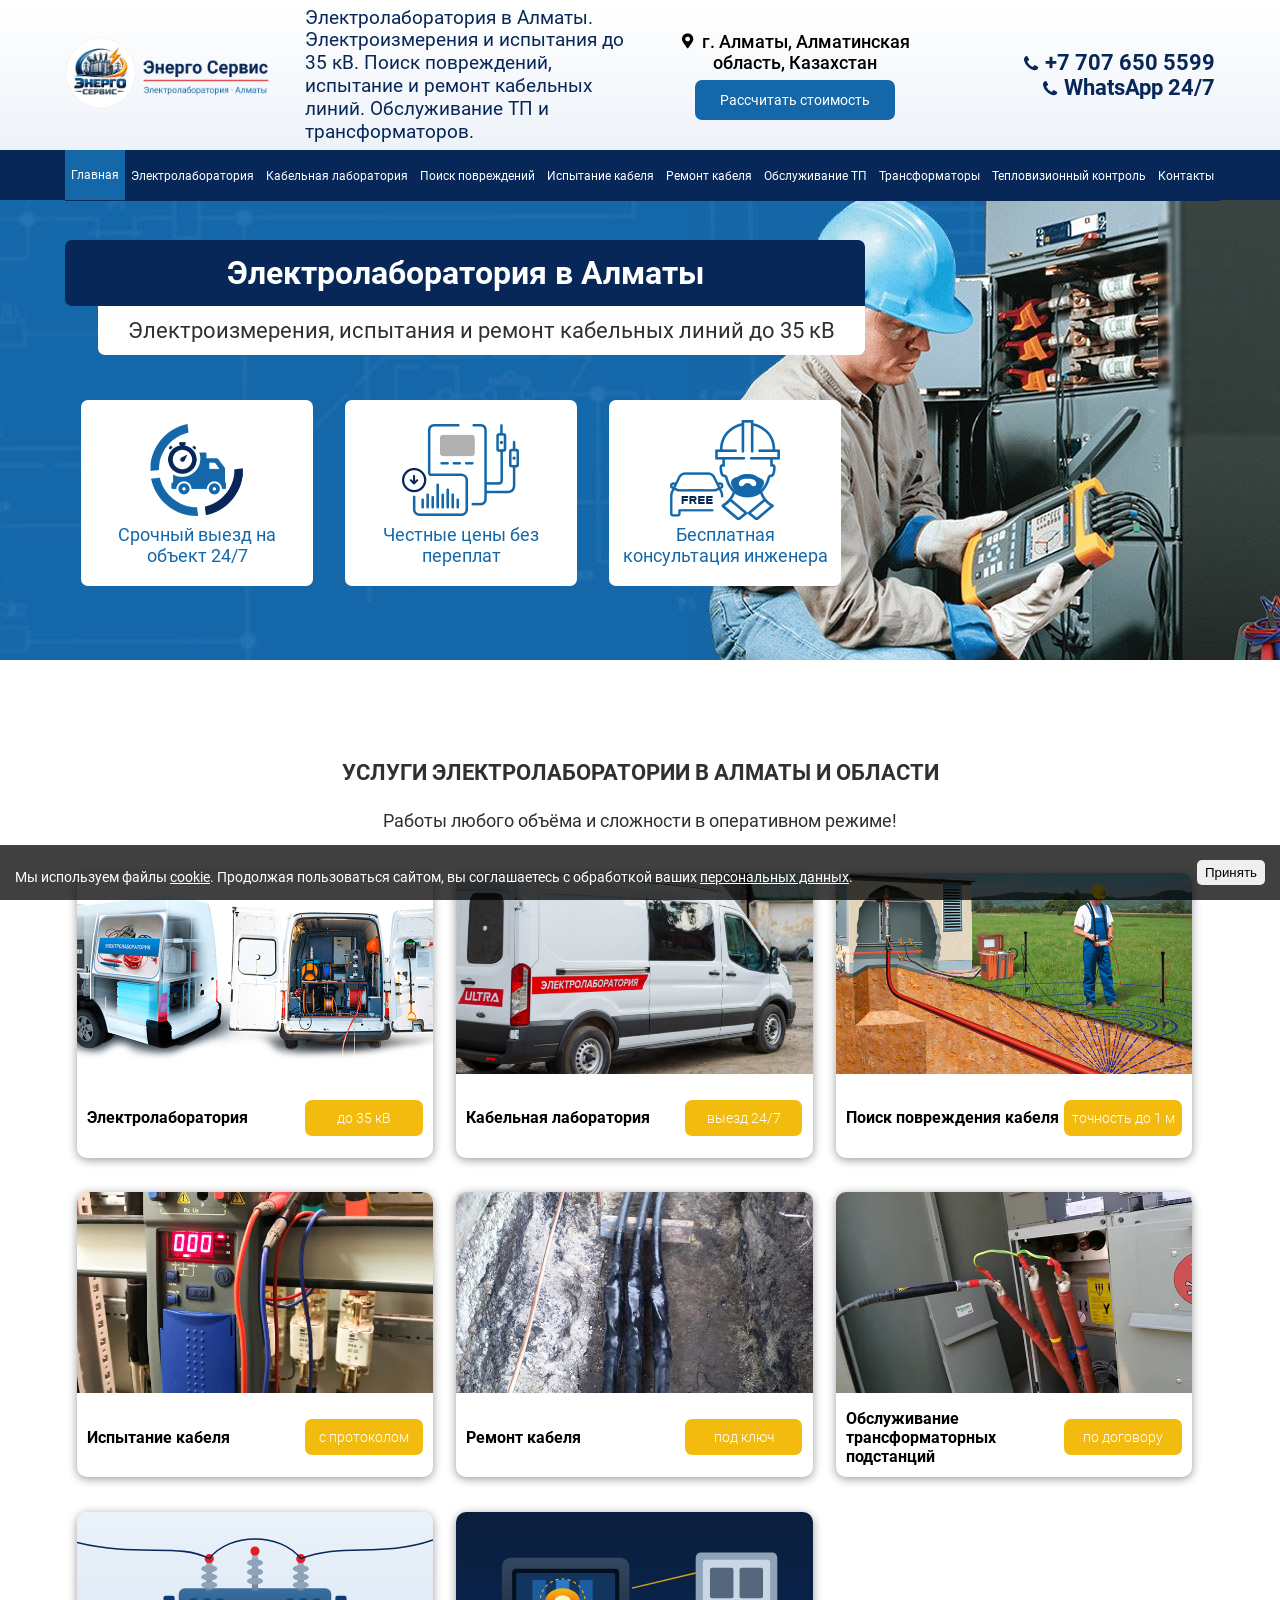
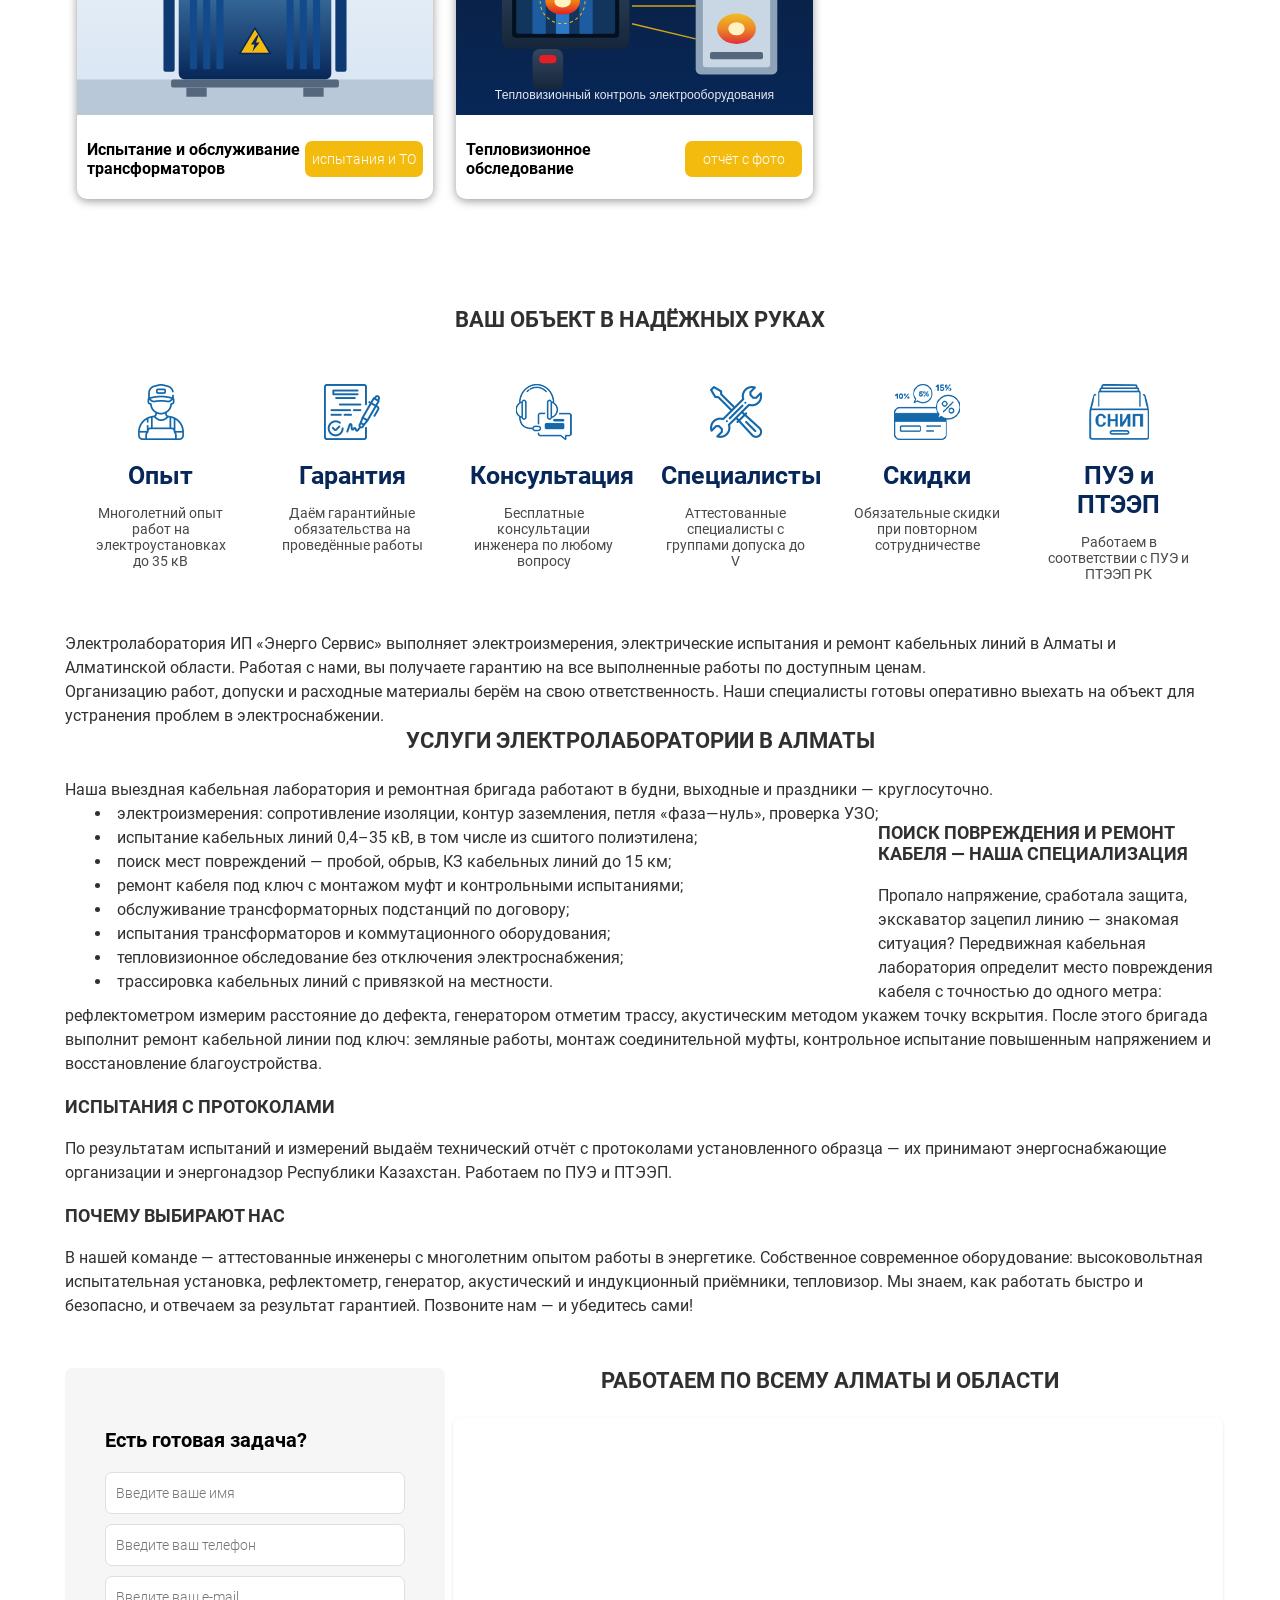
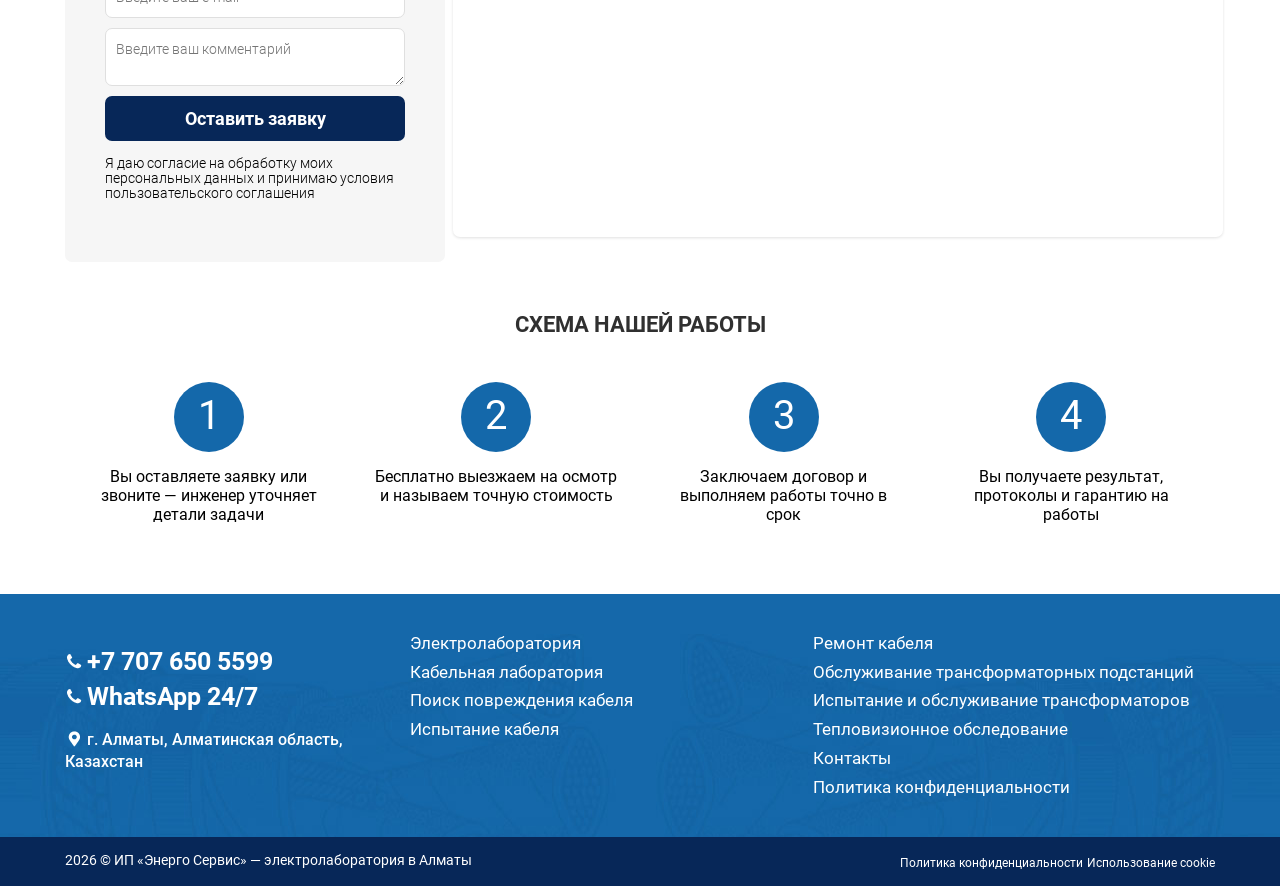
==== index.html @ e328b30e "Сайт электролаборатории ИП «Энерго Сервис» — Алматы Статический сайт: главная, 8 страниц услуг, конт" ====
<!DOCTYPE html>
<html lang="ru-RU">
	<head>
		<title>Электролаборатория в Алматы — электроизмерения, испытание и ремонт кабеля | Энерго Сервис</title>
		<meta http-equiv="Content-Type" content="text/html; charset=UTF-8" />
<meta name="robots" content="index, follow" />
<meta name="keywords" content="электролаборатория Алматы, электролаборатория, услуги электролаборатории Алматы, электроизмерения Алматы, электрические испытания Алматы, кабельная лаборатория Алматы, поиск повреждения кабеля Алматы, испытание кабеля Алматы, ремонт кабеля Алматы, обслуживание ТП Алматы" />
<meta name="description" content="Электролаборатория «Энерго Сервис» в Алматы: электроизмерения, испытание кабельных линий до 35 кВ, поиск повреждений кабеля, ремонт кабеля, обслуживание ТП и трансформаторов, тепловизионное обследование. Выезд 24/7. ☎ +7 707 650 5599" />
<link rel="canonical" href="https://aaituu.github.io/electrolabaratory/" />
<meta property="og:type" content="website" />
<meta property="og:locale" content="ru_RU" />
<meta property="og:title" content="Электролаборатория в Алматы — электроизмерения, испытание и ремонт кабеля | Энерго Сервис" />
<meta property="og:description" content="Электролаборатория «Энерго Сервис» в Алматы: электроизмерения, испытание кабельных линий до 35 кВ, поиск повреждений кабеля, ремонт кабеля, обслуживание ТП и трансформаторов, тепловизионное обследование. Выезд 24/7. ☎ +7 707 650 5599" />
<meta property="og:url" content="https://aaituu.github.io/electrolabaratory/" />
<meta property="og:image" content="https://aaituu.github.io/electrolabaratory/assets/img/logo-round.png" />
<link href="assets/css/main.css?v=2" type="text/css" data-template-style="true" rel="stylesheet" />
		<link rel="icon" type="image/png" href="assets/img/favicon.png">
		<link rel="apple-touch-icon" href="assets/img/apple-touch-icon.png">
		<link rel="stylesheet" type="text/css" href="assets/kabel/js/jquery.fancybox.min.css">
		<meta name="viewport" content="width=device-width, initial-scale=1">
		<script type="application/ld+json">
{
  "@context": "https://schema.org",
  "@type": "LocalBusiness",
  "name": "ИП «Энерго Сервис» — электролаборатория в Алматы",
  "telephone": "+77076505599",
  "url": "https://aaituu.github.io/electrolabaratory/",
  "address": {"@type": "PostalAddress", "addressLocality": "Алматы", "addressRegion": "Алматинская область", "addressCountry": "KZ"},
  "areaServed": "Алматы и Алматинская область"
}
		</script>
	</head>
	<body>
		<div id="section1">
			<div class="wrapers">
				<div class="head">
					<div class="logo">
						<a href="index.html"><img src="assets/img/logo.png" alt="ИП «Энерго Сервис» — электролаборатория в Алматы" title="ИП «Энерго Сервис»" /></a>
						<span>Электролаборатория в Алматы. Электроизмерения и испытания до 35&nbsp;кВ. Поиск повреждений, испытание и ремонт кабельных линий. Обслуживание ТП и трансформаторов.</span>
					</div>
					<div class="adress">
						<div class="cont">
							<p><a href="kontakty/index.html" class="maps">г. Алматы, Алматинская область, Казахстан</a></p>
							<p><a data-fancybox data-src="#modal" href="javascript:;" class="btn">Рассчитать стоимость</a></p>
						</div>
						<div class="phone">
							<a href="tel:+77076505599" class="tel">+7 707 650 5599</a><br />
							<a href="https://wa.me/77076505599" class="tel" rel="nofollow">WhatsApp 24/7</a><br />
						</div>
					</div>
				</div>
			</div>
		</div>
		<div id="section2">
			<div class="wrapers">
    <div id="menu-wrap">
		<ul class="menuss">
				<li>
					<a href="index.html" style="color:#ffffff;background:#1468aa;display: block;">Главная</a>
				</li>
				<li>
					<a href="elektrolaboratoriya/index.html">Электролаборатория</a>
				</li>
				<li>
					<a href="kabelnaya-laboratoriya/index.html">Кабельная лаборатория</a>
				</li>
				<li>
					<a href="poisk-povrezhdeniya-kabelya/index.html">Поиск повреждений</a>
				</li>
				<li>
					<a href="ispytanie-kabelya/index.html">Испытание кабеля</a>
				</li>
				<li>
					<a href="remont-kabelya/index.html">Ремонт кабеля</a>
				</li>
				<li>
					<a href="obsluzhivanie-tp/index.html">Обслуживание ТП</a>
				</li>
				<li>
					<a href="transformatory/index.html">Трансформаторы</a>
				</li>
				<li>
					<a href="teplovizionnoe-obsledovanie/index.html">Тепловизионный контроль</a>
				</li>
				<li>
					<a href="kontakty/index.html">Контакты</a>
				</li>
        </ul>
	</div>
			</div>
		</div>
							<div id="section3">
			<div class="wrapers">
				<div class="sliders">
					<h1 class="zag_h1">Электролаборатория в Алматы</h1>
					<div class="zag_desc">Электроизмерения, испытания и ремонт кабельных линий до 35 кВ</div>
					<ul class="mobilka">
						<li><img src="assets/kabel/img/preim_slid1.png" alt="" title="" /><br />Срочный выезд на объект 24/7</li>
						<li><img src="assets/kabel/img/preim_slid2.png" alt="" title="" /><br />Честные цены без переплат</li>
						<li><img src="assets/kabel/img/preim_slid3.png" alt="" title="" /><br />Бесплатная консультация инженера</li>
					</ul>
				</div>
			</div>
		</div>
		<div id="section5">
			<div class="wrapers">
				<h2>Услуги электролаборатории в Алматы и области</h2>
				<p class="desc_zagolovok">Работы любого объёма и сложности в оперативном режиме!</p>
<ul class="uslugi_block">
					<li>
						<a href="elektrolaboratoriya/index.html">
							<img src="assets/img/elektrolaboratoriya.jpg" alt="Электролаборатория в Алматы" title="Электролаборатория" />
							<div class="name_uslugi_block"><div class="name_uslugi_block_lf">Электролаборатория</div>
																			<div class="name_uslugi_block_rg">до 35 кВ</div>
															</div>
						</a>
					</li>
					<li>
						<a href="kabelnaya-laboratoriya/index.html">
							<img src="assets/img/kabelnaya-laboratoriya.jpg" alt="Кабельная лаборатория в Алматы" title="Кабельная лаборатория" />
							<div class="name_uslugi_block"><div class="name_uslugi_block_lf">Кабельная лаборатория</div>
																			<div class="name_uslugi_block_rg">выезд 24/7</div>
															</div>
						</a>
					</li>
					<li>
						<a href="poisk-povrezhdeniya-kabelya/index.html">
							<img src="assets/img/poisk-povrezhdeniya.jpg" alt="Поиск повреждения кабеля в Алматы" title="Поиск повреждения кабеля" />
							<div class="name_uslugi_block"><div class="name_uslugi_block_lf">Поиск повреждения кабеля</div>
																			<div class="name_uslugi_block_rg">точность до 1 м</div>
															</div>
						</a>
					</li>
					<li>
						<a href="ispytanie-kabelya/index.html">
							<img src="assets/img/ispytanie-kabelya.jpg" alt="Испытание кабеля в Алматы" title="Испытание кабеля" />
							<div class="name_uslugi_block"><div class="name_uslugi_block_lf">Испытание кабеля</div>
																			<div class="name_uslugi_block_rg">с протоколом</div>
															</div>
						</a>
					</li>
					<li>
						<a href="remont-kabelya/index.html">
							<img src="assets/img/remont-kabelya.jpg" alt="Ремонт кабеля в Алматы" title="Ремонт кабеля" />
							<div class="name_uslugi_block"><div class="name_uslugi_block_lf">Ремонт кабеля</div>
																			<div class="name_uslugi_block_rg">под ключ</div>
															</div>
						</a>
					</li>
					<li>
						<a href="obsluzhivanie-tp/index.html">
							<img src="assets/img/obsluzhivanie-tp.jpg" alt="Обслуживание трансформаторных подстанций в Алматы" title="Обслуживание трансформаторных подстанций" />
							<div class="name_uslugi_block"><div class="name_uslugi_block_lf">Обслуживание трансформаторных подстанций</div>
																			<div class="name_uslugi_block_rg">по договору</div>
															</div>
						</a>
					</li>
					<li>
						<a href="transformatory/index.html">
							<img src="assets/img/transformatory.svg" alt="Испытание и обслуживание трансформаторов в Алматы" title="Испытание и обслуживание трансформаторов" />
							<div class="name_uslugi_block"><div class="name_uslugi_block_lf">Испытание и обслуживание трансформаторов</div>
																			<div class="name_uslugi_block_rg">испытания и ТО</div>
															</div>
						</a>
					</li>
					<li>
						<a href="teplovizionnoe-obsledovanie/index.html">
							<img src="assets/img/teplovizionnoe.svg" alt="Тепловизионное обследование в Алматы" title="Тепловизионное обследование" />
							<div class="name_uslugi_block"><div class="name_uslugi_block_lf">Тепловизионное обследование</div>
																			<div class="name_uslugi_block_rg">отчёт с фото</div>
															</div>
						</a>
					</li>
				</ul>
			</div>
		</div>

				<div class="sliders_mob">
					<ul class="mobilka_mod">
						<li><img src="assets/kabel/img/preim_slid1.png" alt="" title="" /><br />Срочный выезд на объект 24/7</li>
						<li><img src="assets/kabel/img/preim_slid2.png" alt="" title="" /><br />Честные цены без переплат</li>
						<li><img src="assets/kabel/img/preim_slid3.png" alt="" title="" /><br />Бесплатная консультация инженера</li>
					</ul>
				</div>

		<div id="section6">
			<div class="wrapers">
				<h2>Ваш объект в надёжных руках</h2>
				<ul class="preim_block">
					<li><img src="assets/kabel/img/preim-1.png" alt="" title="" /><br /><p><span>Опыт</span></p><p>Многолетний опыт работ на электроустановках до 35 кВ</p></li>
					<li><img src="assets/kabel/img/preim-2.png" alt="" title="" /><br /><p><span>Гарантия</span></p><p>Даём гарантийные обязательства на проведённые работы</p></li>
					<li><img src="assets/kabel/img/preim-3.png" alt="" title="" /><br /><p><span>Консультация</span></p><p>Бесплатные консультации инженера по любому вопросу</p></li>
					<li><img src="assets/kabel/img/preim-4.png" alt="" title="" /><br /><p><span>Специалисты</span></p><p>Аттестованные специалисты с группами допуска до V</p></li>
					<li><img src="assets/kabel/img/preim-5.png" alt="" title="" /><br /><p><span>Скидки</span></p><p>Обязательные скидки при повторном сотрудничестве</p></li>
					<li><img src="assets/kabel/img/preim-6.png" alt="" title="" /><br /><p><span>ПУЭ и ПТЭЭП</span></p><p>Работаем в соответствии с ПУЭ и ПТЭЭП РК</p></li>
				</ul>
			</div>
		</div>
		<div id="section7">
			<div class="wrapers">
								<div class="home_content">
				<p>
	Электролаборатория ИП «Энерго Сервис» выполняет электроизмерения, электрические испытания и ремонт кабельных линий в Алматы и Алматинской области. Работая с нами, вы получаете гарантию на все выполненные работы по доступным ценам.
</p>
<p>
	Организацию работ, допуски и расходные материалы берём на свою ответственность. Наши специалисты готовы оперативно выехать на объект для устранения проблем в электроснабжении.
</p>
<h2>Услуги электролаборатории в Алматы</h2>
<p>
	Наша выездная кабельная лаборатория и ремонтная бригада работают в будни, выходные и праздники — круглосуточно.
</p>
<ul>
	<li><a href="elektrolaboratoriya/index.html">электроизмерения</a>: сопротивление изоляции, контур заземления, петля «фаза—нуль», проверка УЗО;</li>
	<li><a href="ispytanie-kabelya/index.html">испытание кабельных линий</a> 0,4–35 кВ, в том числе из сшитого полиэтилена;</li>
	<li><a href="poisk-povrezhdeniya-kabelya/index.html">поиск мест повреждений</a> — пробой, обрыв, КЗ кабельных линий до 15 км;</li>
	<li><a href="remont-kabelya/index.html">ремонт кабеля</a> под ключ с монтажом муфт и контрольными испытаниями;</li>
	<li><a href="obsluzhivanie-tp/index.html">обслуживание трансформаторных подстанций</a> по договору;</li>
	<li><a href="transformatory/index.html">испытания трансформаторов</a> и коммутационного оборудования;</li>
	<li><a href="teplovizionnoe-obsledovanie/index.html">тепловизионное обследование</a> без отключения электроснабжения;</li>
	<li>трассировка кабельных линий с привязкой на местности.</li>
</ul>
<h3>Поиск повреждения и ремонт кабеля — наша специализация</h3>
<p>
	Пропало напряжение, сработала защита, экскаватор зацепил линию — знакомая ситуация? Передвижная кабельная лаборатория определит место повреждения кабеля с точностью до одного метра: рефлектометром измерим расстояние до дефекта, генератором отметим трассу, акустическим методом укажем точку вскрытия. После этого бригада выполнит ремонт кабельной линии под ключ: земляные работы, монтаж соединительной муфты, контрольное испытание повышенным напряжением и восстановление благоустройства.
</p>
<h3>Испытания с протоколами</h3>
<p>
	По результатам испытаний и измерений выдаём технический отчёт с протоколами установленного образца — их принимают энергоснабжающие организации и энергонадзор Республики Казахстан. Работаем по ПУЭ и ПТЭЭП.
</p>
<h3>Почему выбирают нас</h3>
<p>
	В нашей команде — аттестованные инженеры с многолетним опытом работы в энергетике. Собственное современное оборудование: высоковольтная испытательная установка, рефлектометр, генератор, акустический и индукционный приёмники, тепловизор. Мы знаем, как работать быстро и безопасно, и отвечаем за результат гарантией. Позвоните нам — и убедитесь сами!
</p>			</div>
				</div>
			</div>
		</div>

							<div id="section8">
			<div class="wrapers">
				<div class="form_lf">
					<p>Есть готовая задача?</p>
					<div class="mfeedback2">
	<form class="wa-form order" action="#" method="POST">
			<input class="inp_text" type="text" name="user_name" value="" required="" placeholder="Введите ваше имя">
			<input class="inp_text" type="text" name="user_phone" value=""  required="" placeholder="Введите ваш телефон">
			<input type="text" class="inp_text" name="user_email" value="" placeholder="Введите ваш e-mail">
			<textarea class="inp_text" name="MESSAGE" required="" placeholder="Введите ваш комментарий"></textarea>
			<button id="sendorder" class="send_order" value="">Оставить заявку</button>
			<p>Я даю согласие на обработку моих персональных данных и принимаю условия пользовательского соглашения</p>
	</form>
</div>				</div>
				<div class="portfolio_rg">
					<h2>Работаем по всему Алматы и области</h2>
					<ul class="portfol_block">
						<li style="width:100%;list-style:none;"><iframe width="100%" height="415" src="https://yandex.ru/map-widget/v1/?ll=76.928600%2C43.256700&amp;z=11" title="Электролаборатория в Алматы — ИП Энерго Сервис" frameborder="0" style="border:0;"></iframe></li>
				</ul>
									</div>
			</div>
		</div>
		<div id="section9">
			<div class="wrapers">
				<h2>Схема нашей работы</h2>
				<ul class="shema_block">
					<li><div class="oval">1</div><p>Вы оставляете заявку или звоните — инженер уточняет детали задачи</p></li>
					<li><div class="oval">2</div><p>Бесплатно выезжаем на осмотр и называем точную стоимость</p></li>
					<li><div class="oval">3</div><p>Заключаем договор и выполняем работы точно в срок</p></li>
					<li><div class="oval">4</div><p>Вы получаете результат, протоколы и гарантию на работы</p></li>
				</ul>
			</div>
		</div>
				<div id="section10">
			<div class="wrapers">
				<div class="foot_logo">
					<div class="foot_phone">
						<a href="tel:+77076505599" class="tel_foot">+7 707 650 5599</a><br />
						<a href="https://wa.me/77076505599" class="tel_foot" rel="nofollow">WhatsApp 24/7</a>
					</div>
					<div class="foot_adress">
						<p><a href="kontakty/index.html" class="maps_foot">г. Алматы, Алматинская область, Казахстан</a></p>
					</div>
				</div>
				<div class="foot_menu">
<ul>
			<li><a href="elektrolaboratoriya/index.html">Электролаборатория</a></li>
			<li><a href="kabelnaya-laboratoriya/index.html">Кабельная лаборатория</a></li>
			<li><a href="poisk-povrezhdeniya-kabelya/index.html">Поиск повреждения кабеля</a></li>
			<li><a href="ispytanie-kabelya/index.html">Испытание кабеля</a></li>
</ul>
				</div>
				<div class="foot_menu">
<ul>
			<li><a href="remont-kabelya/index.html">Ремонт кабеля</a></li>
			<li><a href="obsluzhivanie-tp/index.html">Обслуживание трансформаторных подстанций</a></li>
			<li><a href="transformatory/index.html">Испытание и обслуживание трансформаторов</a></li>
			<li><a href="teplovizionnoe-obsledovanie/index.html">Тепловизионное обследование</a></li>
			<li><a href="kontakty/index.html">Контакты</a></li>
			<li><a href="politika.html">Политика конфиденциальности</a></li>
</ul>
				</div>
			</div>
		</div>
		<div id="section11">
			<div class="wrapers">
				<div class="copy">2026 © ИП «Энерго Сервис» — электролаборатория в Алматы</div>
				<div class="polit"><a href="politika.html">Политика конфиденциальности</a> <a href="cookies.html">Использование cookie</a></div>
			</div>
		</div>
		<script src="https://code.jquery.com/jquery-3.6.4.min.js"></script>
		<script src="assets/kabel/js/jquery.fancybox.min.js"></script>
		<script type="text/javascript">
		$(function(){
			$('#menu-wrap').prepend("<div id='menu-icon'>Меню</div>");
			$("#menu-icon").on("click", function(){ $(".menuss").slideToggle(); });
		});
		</script>

		<div style="display: none;" id="modal">
			<div class="mfeedback2">
	<form class="wa-form" action="#" method="POST">
		<div class="title2">Обратный звонок</div>
		<div class="form_body2">
			<input class="form_control2" type="text" placeholder="Ваше имя" name="user_name" value="">
			<input class="form_control2" type="text" placeholder="Ваш телефон" name="user_phone" value="">
			<input type="submit" name="callback" class="form_control2 btn_deflt" value="Отправить">
		</div>
	</form>
</div>			<p class="btn_polit">Нажимая на кнопку, вы даете согласие на обработку ваших <a href="politika.html" target="_blank">персональных данных</a>.</p>
		</div>

		<script type="text/javascript">
		// Отправка форм в WhatsApp — сайт статический, заявка уходит сообщением
		$(function(){
			$("form.wa-form").on("submit", function(e){
				e.preventDefault();
				var f = $(this);
				var msg = "Заявка с сайта электролаборатории:";
				f.find("input[type=text], textarea").each(function(){
					if ($(this).val()) { msg += "\n" + ($(this).attr("placeholder") || "") + ": " + $(this).val(); }
				});
				window.open("https://wa.me/77076505599?text=" + encodeURIComponent(msg), "_blank");
			});
		});
		</script>

<div id="cookie_notification">
	<p>Мы используем файлы <a href="cookies.html" target="_blank">cookie</a>. Продолжая пользоваться сайтом, вы соглашаетесь с обработкой ваших <a href="politika.html" target="_blank">персональных данных</a>.</p>
<button class="btn btn-light cookie_accept">Принять</button>
</div>
<script type="text/javascript">
	function checkCookies(){
	let cookieDate = localStorage.getItem('cookieDate');
	let cookieNotification = document.getElementById('cookie_notification');
	let cookieBtn = cookieNotification.querySelector('.cookie_accept');
	if( !cookieDate || (+cookieDate + 31536000000) < Date.now() ){
	cookieNotification.classList.add('show');
	}
	cookieBtn.addEventListener('click', function(){
	localStorage.setItem( 'cookieDate', Date.now() );
	cookieNotification.classList.remove('show');
	})
	}
	checkCookies();
</script>

<style>
#cookie_notification{
	display: none;
	justify-content: space-between;
	align-items: flex-end;
	position: fixed;
	bottom: 0;
	left: 0;
	width: 100%;
	padding: 15px;
	background:rgba(0, 0, 0, 0.75);
	z-index: 1000;
	color: white;
}
#cookie_notification p{
	margin: 0;
	font-size: 0.85rem;
	text-align: left;
	color: #fff;
}
#cookie_notification p a{
	text-decoration:underline;
	color: #fff;
}
.cookie_accept {
    padding: 5px 8px;
    border-radius: 5px;
    border: none;
    cursor: pointer;
}
@media (min-width: 576px){
	#cookie_notification.show{
		display: flex;
	}
}
@media (max-width: 575px){
	#cookie_notification.show{
		display: block;
		text-align: left;
	}
}
</style>

	</body>
</html>
---- assets/css/main.css ----
/* Start:/bitrix/templates/kabel/components/bitrix/menu/subtop/style.css?17002257101825*/
#menu-wrap {
	*position:relative;
	width: auto;
    float: left;
	z-index: 5;
	position: absolute;
}
.menuss{
	display:block;
	margin: 0;
	padding: 0;
	background: #072758;
	height: 50px;
}
.menuss li{
	display: inline-block;
	position: relative;
	z-index:4;
}
.menuss li a {
	color:#fff;
	font-size:16px;
	padding:0 10px;
}
.menuss li a:hover, .menuss li:hover > a{
	color:#ffffff;
	background:#1468aa;
	display: block;
}
.menuss ul {
	display: none;
	margin: 0;
	padding: 0;
	width: 300px;
	position: absolute;
	top: 50px;
	left: 0px;
	background: #072758;
}
.menuss ul li {
	display:block;
	float: none;
}
.menuss ul li a {
	float:left;
	width:100%;
	font-size:16px;
	font-weight:normal;
	display:block;
	color:#fff;
	line-height: 1.2;
	padding: 15px;
}
.menuss ul li a:hover, .menuss ul li:hover > a{
	background:#1468aa;
	color:#ffffff;
}

.menuss li:hover > ul{
	display: block;
}
.menuss ul ul {
	left: 149px;
	top: 0px;
}

#menu-icon {
	display:none;
}

@media screen and (max-width: 768px){
	#menu-wrap {
		width: 100%;    position: relative;
		background: #072758;
	}
	#menu-icon{
		width: 100%;
		background: url("data:image/svg+xml;charset=utf-8,%3Csvg%20xmlns%3D%22http%3A%2F%2Fwww.w3.org%2F2000%2Fsvg%22%20width%3D%2226%22%20height%3D%2220%22%3E%3Cg%20fill%3D%22%23ffffff%22%3E%3Crect%20width%3D%2226%22%20height%3D%223%22%20rx%3D%221.5%22%2F%3E%3Crect%20y%3D%228%22%20width%3D%2226%22%20height%3D%223%22%20rx%3D%221.5%22%2F%3E%3Crect%20y%3D%2216%22%20width%3D%2226%22%20height%3D%223%22%20rx%3D%221.5%22%2F%3E%3C%2Fg%3E%3C%2Fsvg%3E") no-repeat center center;
		cursor:pointer;
		display:block;
		float: left;
		color: #fff;
		text-align: center;
		font-size: 18px;
	}
	.menuss{
		clear:both;
		*position:absolute;
		top:50px;
		width:100%;
		left: 0;
		z-index:100;
		padding:0;
		margin:0;
		display:none;
		height: auto;
	}

	.menuss li{
		display:block;
		margin:0;
	}

	.menuss li a {
		background:#072758;
		color:#fff;
		float: left;
		width: 100%;
	}
	.menuss li a:hover, .menuss li:hover > a{
		background:#1468aa;
		color:#fff;
	}
	.menuss ul li a {
		padding: 15px 0 15px 30px;
	}
	.menuss ul {
		display:block;
		position:relative;
		top:0;
		left:0;
		width:100%;
	}

	.menuss ul ul {
		left:0;
	}	
}

/* End */


/* Start:/bitrix/templates/kabel/components/bitrix/menu/foot1/style.min.css?1649449225490*/
ul.left-menu{list-style:none;margin:0;padding:0;margin-bottom:8px;position:relative}ul.left-menu li{padding:10px 16px;background:#f5f5f5 url(../kabel/components/bitrix/menu/foot1/images/left_menu_bg.gif) top repeat-x}ul.left-menu li a{font-size:100%;color:#bc262c;font-weight:bold;text-decoration:none}ul.left-menu li a:visited{color:#bc262c}ul.left-menu li a:hover{color:#bc262c}ul.left-menu li a.selected:link,ul.left-menu li a.selected:visited,ul.left-menu li a.selected:active,ul.left-menu li a.selected:hover{color:#fc8d3d}
/* End */


/* Start:/bitrix/templates/kabel/styles.css?170022579434053*/
@font-face {font-family: 'RobotoRegular';src: url('../kabel/fonts/Roboto-Regular.eot');src: local('Roboto'), local('Roboto-Regular'),url('../kabel/fonts/Roboto-Regular.eot@') format('embedded-opentype'),url('../kabel/fonts/Roboto-Regular.woff') format('woff'),url('../kabel/fonts/Roboto-Regular.ttf') format('truetype');font-weight: normal;font-style: normal;font-display: swap;}
@font-face {font-family: 'RobotoBold';src: url('../kabel/fonts/Roboto-Bold.eot');src: local('Roboto Bold'), local('Roboto-Bold'),url('../kabel/fonts/Roboto-Bold.eot@') format('embedded-opentype'),url('../kabel/fonts/Roboto-Bold.woff') format('woff'),url('../kabel/fonts/Roboto-Bold.ttf') format('truetype');font-weight: bold;font-style: normal;font-display: swap;}
@font-face {font-family: 'RobotoBlack';src: url('../kabel/fonts/Roboto-Black.eot');src: local('Roboto Black'), local('Roboto-Black'),url('../kabel/fonts/Roboto-Black.eot@') format('embedded-opentype'),url('../kabel/fonts/Roboto-Black.woff') format('woff'),url('../kabel/fonts/Roboto-Black.ttf') format('truetype');font-weight: 900;font-style: normal;font-display: swap;}
@font-face {font-family: 'RobotoMedium';src: url('../kabel/fonts/Roboto-Medium.eot');src: local('Roboto Medium'), local('Roboto-Medium'),url('../kabel/fonts/Roboto-Medium.eot@') format('embedded-opentype'),url('../kabel/fonts/Roboto-Medium.woff') format('woff'),url('../kabel/fonts/Roboto-Medium.ttf') format('truetype');font-weight: 500;font-style: normal;font-display: swap;}
@font-face {font-family: 'RobotoLight';src: url('../kabel/fonts/Roboto-Light.eot');src: local('Roboto Light'), local('Roboto-Light'),url('../kabel/fonts/Roboto-Light.eot@') format('embedded-opentype'),url('../kabel/fonts/Roboto-Light.woff') format('woff'),url('../kabel/fonts/Roboto-Light.ttf') format('truetype');font-weight: 300;font-style: normal;font-display: swap;}
@font-face {font-family: 'RobotoMediumItalic';src: url('../kabel/fonts/Roboto-MediumItalic.eot');src: local('Roboto Medium Italic'), local('Roboto-MediumItalic'),url('../kabel/fonts/Roboto-MediumItalic.eot@') format('embedded-opentype'),url('../kabel/fonts/Roboto-MediumItalic.woff') format('woff'),url('../kabel/fonts/Roboto-MediumItalic.ttf') format('truetype');font-weight: 500;font-style: italic;font-display: swap;}
@font-face {font-family: 'RobotoItalic';src: url('../kabel/fonts/Roboto-Italic.eot');src: local('Roboto Italic'), local('Roboto-Italic'),url('../kabel/fonts/Roboto-Italic.eot@') format('embedded-opentype'),url('../kabel/fonts/Roboto-Italic.woff') format('woff'),url('../kabel/fonts/Roboto-Italic.ttf') format('truetype');font-weight: normal;font-style: italic;font-display: swap;}
@font-face {font-family: 'RobotoBoldItalic';src: url('../kabel/fonts/Roboto-BoldItalic.eot');src: local('Roboto Bold Italic'), local('Roboto-BoldItalic'),url('../kabel/fonts/Roboto-BoldItalic.eot@') format('embedded-opentype'),url('../kabel/fonts/Roboto-BoldItalic.woff') format('woff'),url('../kabel/fonts/Roboto-BoldItalic.ttf') format('truetype');font-weight: bold;font-style: italic;font-display: swap;}
@font-face {font-family: 'RobotoThinItalic';src: url('../kabel/fonts/Roboto-ThinItalic.eot');src: local('Roboto Thin Italic'), local('Roboto-ThinItalic'),url('../kabel/fonts/Roboto-ThinItalic.eot@') format('embedded-opentype'),url('../kabel/fonts/Roboto-ThinItalic.woff') format('woff'),url('../kabel/fonts/Roboto-ThinItalic.ttf') format('truetype');font-weight: 100;font-style: italic;font-display: swap;}
@font-face {font-family: 'RobotoLightItalic';src: url('../kabel/fonts/Roboto-LightItalic.eot');src: local('Roboto Light Italic'), local('Roboto-LightItalic'),url('../kabel/fonts/Roboto-LightItalic.eot@') format('embedded-opentype'),url('../kabel/fonts/Roboto-LightItalic.woff') format('woff'),url('../kabel/fonts/Roboto-LightItalic.ttf') format('truetype');font-weight: 300;font-style: italic;font-display: swap;}
@font-face {font-family: 'Roboto';src: url('../kabel/fonts/Roboto-BlackItalic.eot');src: local('Roboto Black Italic'), local('Roboto-BlackItalic'),url('../kabel/fonts/Roboto-BlackItalic.eot@') format('embedded-opentype'),url('../kabel/fonts/Roboto-BlackItalic.woff') format('woff'),url('../kabel/fonts/Roboto-BlackItalic.ttf') format('truetype');font-weight: 900;font-style: italic;font-display: swap;}
@font-face {font-family: 'Roboto';src: url('../kabel/fonts/Roboto-Thin.eot');src: local('Roboto Thin'), local('Roboto-Thin'),url('../kabel/fonts/Roboto-Thin.eot@') format('embedded-opentype'),url('../kabel/fonts/Roboto-Thin.woff') format('woff'),url('../kabel/fonts/Roboto-Thin.ttf') format('truetype');font-weight: 100;font-style: normal;font-display: swap;}

html {
margin:0;
padding:0;
height:100%;
}
body {
background:#fff;
margin:0;
font-family: 'RobotoRegular'; 
padding:0;
height:100%;
}
ol, ul {
    list-style: inside none disc;
}

a {
    color: inherit;
    text-decoration: none;
}
img{
border:0;
}
* {
    margin: 0;
    padding: 0;
    box-sizing: border-box;
}
h1, h2, h3, h4, h5, h6 {}
h1{}
h2{
	font-size:25px;
	color: #303030;
	font-family: 'RobotoBold';
	text-align:center;
	margin:0 0 25px 0;
	text-transform:uppercase;
}
h3{	
	font-size:21px;
	color: #303030;
	font-family: 'RobotoBold';
	margin:10px 0;
	text-transform:uppercase;
}
h4{}
h5{}
h6{}
p {}


#567{

float:left;
width:100%;
height:650px;
padding-top:10px;
}
.sect1{
padding-top:25px;
float:left;
width:100%;
color:#fff;

display: flex;
    justify-content: center;
}
.sect1 .logo{ flex-basis: 260px }
.sect1 .slog{ flex-basis: 42%; }
.sect1 .mail_soc{ flex-basis: 325px; }
.sect1 .tel{ flex-basis: 250px; }



.wrapers{
	width:1630px;
	min-width:1630px;
	margin:0 auto;
	padding:0 10px;
	height: auto !important;
    min-height: 100%;
    overflow: hidden;
}




#section1{
	float:left;
	width:100%;
	background: linear-gradient(180deg,#ffffff 0%,#eef3f9 100%);
}
.head{
	float: left;
	width: 100%;
	min-height:150px;
}
.logo{
	float: left;
	width: 700px;
	display: flex;
	align-content: center;
	align-items: center;
	height:150px;
}
.logo a{}
.logo a img{
	width: 300px;
}
.logo span{
	padding-left: 45px;
	font-size: 19px;
	color: #072758;
	line-height: 1.2;
	width: 385px;
}
.adress{
	float: right;
	width: calc(85% - 680px);
	height: 150px;
	display: flex;
	align-items: center;
}
.cont{
	float: left;
	width: calc(100% - 270px);
	text-align:center;
}
.cont p{
	font-size: 18px;
	color: #000;
}
.cont p a{}
.cont p a.maps{
	font-family: 'RobotoMedium';
	background: url("../kabel/img/maps.png") no-repeat left center;
	padding-left:22px;
}
.cont p a.mail{
	background: url("../kabel/img/mail.png") no-repeat left center;
	padding-left:22px;
}
.cont p a.btn{
	background: #1468aa;
	color: #fff;
	padding: 12px 25px;
	border-radius: 7px;
	display: inline-block;
	margin-top: 7px;
}
.cont p a.btn:hover{
	background: #072758;
}
.phone{
	float: left;
	width: 270px;
	text-align: right;
}
.phone a{
	font-size: 25px;
	color: #072758;
	font-family: 'RobotoBold';
}
.phone a.tel{
	background: url("../kabel/img/tel.png") no-repeat left center;
	padding-left:22px;
}
.soc_top{	
	width: 100px;
	float: right;
	margin: 5px 0 0 5px;
	padding: 5px 0;
	border-radius: 7px;
	text-align: center;
}
.what{
	background: #25d266;
}
.vibr{
	background: #7460f3;
}
.soc_top img {
	height: 25px;
	padding-top: 3px;
}
#section2{
	float:left;
	width:100%;
	background:#072758;	
	height:50px;
	line-height:50px;
}
#section3{
	float:left;
	width:100%;
	background: url("../kabel/img/slider.jpg") no-repeat center center;
	height:620px;
}
.sliders{
	float:left;
	width:800px;
	padding-top:100px;
}
.sliders_mob{
	float:left;
	width:800px;
	padding-top:100px;
}
.zag_h1{
	font-size: 50px;
	color: #fff;
	font-family: 'RobotoBold';
	background:#072758;
	text-align:center;
	padding:25px 0;
	border-radius:7px 7px 0 7px;
}
.zag_desc{
	color:#1468aa;
	font-size:29px;
	background:#fff;
	border-radius:0 0 7px 7px;
	padding:12px 30px;
	float:right;
}
.sliders ul{
	float: left;
	width: 100%;
	margin-top:100px;

}
.sliders ul li{
	float:left;
	width:29%;
	margin:0 2%;
	border-radius:7px;
	list-style:none;
	padding:20px 10px;
	text-align:center;
	background:#fff;
	color:#1468aa;
	font-size:18px;
}
.sliders ul li img{}
.sliders_mob ul{
	float: left;
	width: 100%;
	margin-top:100px;

}
.sliders_mob ul li{
	float:left;
	width:29%;
	margin:0 2%;
	border-radius:7px;
	list-style:none;
	padding:20px 10px;
	text-align:center;
	background:#fff;
	color:#1468aa;
	font-size:18px;
}
.sliders_mob ul li img{}
#section4{
	float:left;
	width:100%;
	margin:100px 0;
}
.job{
	background: url("../kabel/img/banner.jpg") no-repeat center center;
	text-align:center;
	padding:30px 0;
}
.job p{
	font-size:35px;
	color: #fff;
	font-family: 'RobotoBold';
}
.job p span{
	background:#f4bb0f;
	padding:7px 15px;
	border-radius:7px;
	display:inline-block;
}
.job p.ter{
	font-family: 'RobotoLight';
	margin:15px 0 10px;
}
#section5{
	margin:100px 0;
	float:left;
	width:100%;
	*margin-bottom:100px;
}
.desc_zagolovok{
	font-size:20px;
	color: #303030;
	text-align:center;
	margin-bottom:25px;
}
.uslugi_block{
	float:left;
	width:100%;
}
.uslugi_block li{
	list-style:none;
	float:left;
	width:31%;
	margin:1.5% 1%;
	box-shadow: 0px 2px 10px rgba(0,0,0,0.4);
	border-radius: 10px;
}
.uslugi_block li:hover {
  opacity: 0.8;
}
.uslugi_block li a{
	border-radius:7px;
}
.uslugi_block li a img {
	width: 100%;
	border-radius: 10px 10px 0 0;
}
.name_uslugi_block{
	width:100%;
	height:80px;
	border-radius: 0 0 7px 7px;
	padding:0 10px;
	display: flex;
	align-items: center
}
.name_uslugi_block_lf{
	float: left;
	width: 65%;
	font-size:20px;
	color: #000;
	font-family: 'RobotoBold';
}
.name_uslugi_block_rg{
	float: right;
	width: 35%;
	font-size:20px;
	text-align: center;
	color: #fff;
	font-family: 'RobotoLight';
	background:#f4bb0f;
	padding:10px 7px;
	border-radius:7px;
}



.desc_razd{
	float:left;
	width:100%;
	margin:25px 0;
}
#razdel_uslugi_block{
	float:left;
	width:100%;
}
#razdel_uslugi_block li{
	list-style:none;
	float:left;
	width:48%;
	margin:1%;
	
	font-size: inherit;
	line-height: normal;
	padding-left: 0;
	box-shadow: 0px 2px 10px rgba(0,0,0,0.4);
	border-radius: 10px;
}
#razdel_uslugi_block li a img{
	width:100%;
	border-radius: 10px 10px 0 0;
}
#razdel_uslugi_block li:hover {
  opacity: 0.8;
}
#razdel_uslugi_block li a{
	border-radius:7px;
}
.name_razdel_uslugi_block{	
	width:100%;
	height:80px;
	border-radius: 0 0 7px 7px;
	padding:0 10px;
	display: flex;
	align-items: center
}
.name_razdel_uslugi_block_lf{
	float: left;
	width: 65%;
	font-size:20px;
	color: #000;
	font-family: 'RobotoBold';
}
.name_razdel_uslugi_block_rg{
	float: right;
	width: 35%;
	font-size:20px;
	text-align: center;
	color: #fff;
	font-family: 'RobotoLight';
	background:#f4bb0f;
	padding:10px 3px;
	border-radius:7px;
}

.clear {
  float: left;
  width: 100%;
  text-align: right;
}


#razdel_prodazh_block{
	float:left;
	width:100%;
}
#razdel_prodazh_block li{
	list-style:none;
	float:left;
	width:31%;
	padding:10px;
	margin:1%;
	text-align: center;
	font-size: inherit;
	line-height: normal;
	box-shadow: 0px 2px 10px rgba(0,0,0,0.4);
	border-radius: 10px;
}
#razdel_prodazh_block li a img{
	width:auto;
	height:200px;
	*border-radius: 10px 10px 0 0;
}
#razdel_prodazh_block li:hover {
  opacity: 0.8;
}
#razdel_prodazh_block li a{
	border-radius:7px;
}
.name_razdel_prodazh_block{	
	width:100%;
	height:80px;
	border-radius: 0 0 7px 7px;
	padding:0 10px;
	display: flex;
	justify-content: center;
	align-items: center
}
.name_razdel_prodazh_block_lf{
	float: left;
	width: 65%;
	font-size:20px;
	color: #000;
	font-family: 'RobotoBold';
}
.name_razdel_prodazh_block_rg{
	float: right;
	width: 35%;
	font-size:20px;
	text-align: center;
	color: #fff;
	font-family: 'RobotoLight';
	background:#f4bb0f;
	padding:10px 3px;
	border-radius:7px;
}
.bx_catalog_prodazh_list{
	float:left;
	width:100%;
}
.bx_catalog_prodazh_item{
    display: grid;
	margin:10px 0;
	border-bottom:1px solid;
	padding:5px;
}
.prodazh_ite_svk{
    display: flex;
	font-size:18px;
}
.prodazh_ite_img{
	flex-basis: 80px;
}
.prodazh_ite_name{
	flex-basis: 75%;
}
.prodazh_ite_cena{
	flex-basis: 15%;
	color:#072758;
	justify-content: right;
}
.prodazh_ite_desc{
	width:100%;
	font-size:14px;
	color:#999;
}
.desc_primery{
	float:left;
	width:100%;
	margin:25px 0;
}
.portfolio_hm{
	float:left;
	width:100%;
}
.portfol_block_hm{}
.portfol_block_hm li{
	list-style:none;
	float:left;
	box-shadow: 0 1px 3px rgba(0, 0, 0, 0.12);
	border-radius: 7px;
	width:31%;
	margin:1%;
	text-align:center;
}
.portfol_block_hm li a{}
.portfolio__hm .portfol_block_hm li{
	padding:0;
}
.img-portfl_hm{
	height: 345px;
	border-radius: 7px 7px 0 0;
}
.name-portfl_hm{
	height: 120px;
	background: #fff;
	color: #000;
	display: grid;
	align-items: center;
	font-size: 18px;
	border-radius: 0 0 7px 7px;
}
.portfol_block_hm li a:hover .name-portfl_hm{
	background:#072758;
	color:#fff;
}
.news_detail_element{}
.news_date{}
.big_foto_job{}
.big_foto_job img{}
.big_more_foto_element{}
.big_more_foto_element {
	list-style:none;
	float:left;
}
.big_more_foto_element a{}
.big_more_foto_element  a img{}
.more_element_foto{
	height:150px;
	margin-right: 10px;
	margin-bottom: 10px;
}
.big_desc_job{
	float:left;
	width:100%;
}
#section6{
	float:left;
	padding:60px 0;
	width:100%;
	background: #f8f8f8;
}
.preim_block{
	float:left;
	width:100%;
	padding-top:25px;
}
.preim_block li{
	list-style:none;
	float:left;
	width:14.66%;
	text-align:center;
	padding:0 10px;
	margin:0 1%
}
.preim_block li img{
	margin-bottom:15px;
}
.preim_block li p{
	color:#494949;
	font-size:14px;
	float: left;
	width: 100%;
}
.preim_block li p span{
	font-size:25px;
	color:#072758;
	font-family: 'RobotoBold';
	margin-bottom:15px;
	width: 100%;
	float: left;
}
#section7{
	float:left;
	width:100%;
	margin:100px 0 0;
	*background: url("../kabel/img/section6.png") repeat center top;
}
.home_content{
	float:left;
	width:100%;
}
.home_content p{
	font-size:20px;
	line-height:1.7;
}
.home_content ul{
	float:left;
	width:100;
}
.home_content ul li{
	list-style:inherit;
	padding-left:30px;
	font-size:20px;
	line-height:1.4;
}
.home_content h3{
	margin:20px 0;
}
.home_left{
	float:left;
	width:100%;
}
.left_menu{
	float:left;
	width:310px;
}
.left_menu ul{}
.left_menu ul li{
	list-style:none;
}
.left_menu ul li a{
	float:left;
	width:100%;
	padding:12px;
	font-size:20px;
	color:#000;
	border-bottom:1px solid #dfdfdf;
}
.left_menu ul li a:hover{
	background:#072758;
	color:#fff;
}
.left_menu ul li.left_item_selected a{
	background:#072758;
	color:#fff;
}
.left_menu ul li.left_item_selected ul li a{
	background: #eeeeee;
	padding: 10px 20px;
	color: #000;
	font-size: 17px
}
.left_menu ul li.left_item_selected ul li a:hover, .left_menu ul li.left_item_selected ul li a.parent{
	background:#1468aa;
	color:#fff;
}
.left_menu ul li.left_item_selected ul li ul li a{
	background: #dcdcdc;
	padding: 10px 35px;
	color: #000;
	font-size: 17px
}
.left_menu ul li.left_item_selected ul li ul.usl3top li a:hover, .left_menu ul li.left_item_selected ul li ul.usl3top li.item-selected a{
	background:#128be9;
	color:#fff;
}
.left_menu ul li.left_item{}
.left_menu ul li.left_item ul{display:none;}
.left_content{
	float:right;
	width:calc(100% - 340px);
	padding-bottom:40px;
}
.breadcrumb{}
.bx-breadcrumb {	margin: 10px 0;}
.bx-breadcrumb-item {float: left;}
.bx-breadcrumb-item a{}
.bx-breadcrumb-item a span{color: #000;}
.bx-breadcrumb-item span{color: #999;}
.left_content p{
	font-size:20px;
	line-height:1.7;
	margin-bottom: 10px;
}
.left_content ul{}
.left_content ul li{}
.left_content ul{
	float:left;
	width:100%;
}
.left_content ul li{
	font-size: 19px;
	line-height: 1.5;
	padding-left: 25px;
}
.left_content ul ul{
	padding-left:50px;
}
.left_content h3{
	margin:20px 0;
}
.left_content h1{
	background:#072758;
	color:#fff;
	font-size:27px;
	padding:20px 0 20px 30px;
	border-radius:7px;
	margin:10px 0 15px;
}
.left_content table{
	width:100%;
	float:left;
	margin:15px 0;
}
.left_content table tr{}
.left_content table tr td{
	padding: 7px 10px;
	font-size: 17px;
}
#section8{
	float:left;
	margin:80px 0 40px;
	width:100%;
}
.form_lf{
	float:left;
	width:380px;
	background:#f6f6f6;
	border-radius:7px;
	padding:60px 40px;
}
.form_lf p{
	font-family: 'RobotoBold';
	font-size:20px;
}
.order{
	margin-top:15px;
}
.order input{
	float:left;
	width:100%;
	border:1px solid #dfdfdf;
	border-radius:7px;
	background:#fff;
	color:#dfdfdf;
	font-size:14px;
	font-family: 'RobotoLight';
	padding:12px 10px;
	margin:5px 0;
}
.order textarea{
	float:left;
	width:100%;
	border:1px solid #dfdfdf;
	border-radius:7px;
	background:#fff;
	color:#dfdfdf;
	font-size:14px;
	font-family: 'RobotoLight';
	padding:12px 10px;
	margin:5px 0;
}
.inp_text{}
.send_order{
	background:#072758;
	color:#fff;
	font-size:18px;
	font-family: 'RobotoBold';
	text-align:center;
	padding:12px 0;
	width:100%;
	border:none;
	border-radius:7px;
	margin:5px 0;
}
#section8 .order p{
	font-size:14px;
	font-family: 'RobotoLight';
	line-height:1.1;
	margin-top:10px;
}
.portfolio_rg{
	float:left;
	width:calc(100% - 380px);
}
.portfolio_rg ul{
	float:left;
	width:100%;
	padding-bottom: 15px;
}
.portfol_block{}
.portfolio_rg .portfol_block li{
	list-style:none;
	float:left;
	box-shadow: 0 1px 3px rgba(0, 0, 0, 0.12);
	border-radius: 7px;
	width:31%;
	margin:0 1% 0 1%;
	text-align:center;
}
.portfolio_rg .portfol_block li a{}
.img-portfl{
	height: 345px;
	border-radius: 7px 7px 0 0;
}
.name-portfl{
	height: 120px;
	background: #fff;
	color: #000;
	display: grid;
	align-items: center;
	font-size: 18px;
	border-radius: 0 0 7px 7px;
}
.portfol_block li a:hover .name-portfl{
	background:#072758;
	color:#fff;
}
#section9{
	float:left;
	margin:40px 0 80px;
	width:100%;
}
.shema_block{}
.shema_block li{
	float:left;
	width:19%;
	margin:0 3%;
	list-style:none;
	text-align:center;
	padding:20px;
}
.shema_block li p{
	font-size:18px;
	color:#000;
	text-align: center;
}
.oval{
	background:#1468aa;
	border-radius:50%;
	color:#fff;
	font-size:40px;
	display:inline-block;		
	border-radius: 50%;
    width: 70px;
    height:70px;
    padding: 10px;
    text-align: center;
	margin-bottom:15px;
}
#section10{
	float:left;
	width:100%;
	background: url("../kabel/img/footer.jpg") repeat center top;
	padding:35px 0;
	color:#fff;
}
.foot_logo{
	float:left;
	width:30%;
}
.logo_foot{}
.logo_foot a{}
.logo_foot a img{
	width: 300px;
}
.foot_phone{
	margin: 15px 0;
}
.foot_phone a{
	font-size: 25px;
	color: #fff;
	font-family: 'RobotoBold';
	line-height: 1.4;
}
.tel_foot{
	background: url("../kabel/img/tel_foot.png") no-repeat left center;
	padding-left:22px;
}
.foot_adress{}
.foot_adress p{
	line-height: 1.4;
}
.foot_adress p a{}
.maps_foot{
	font-family: 'RobotoMedium';
	background: url("../kabel/img/maps_foot.png") no-repeat left center;
	padding-left:22px;
}
.mail_foot{
	font-family: 'RobotoMedium';
	background: url("../kabel/img/mail_foot.png") no-repeat left center;
	padding-left:22px;
}
.foot_menu{
	float:left;
	width:35%;
}
.foot_menu ul{}
.foot_menu ul li{
	list-style:none;
}
.foot_menu ul li a{
	font-size:20px;
	line-height:1.7;
	color:#fff;
}
.foot_menu ul li a:hover{
	text-decoration:underline;
}
.soc_foot img {
  height: 30px;
  padding: 0 4px;
}
#section11{
	float:left;
	width:100%;
	background:#072758;
	color:#fff;
	padding:15px 0;
}
.copy{
	float:left;
	font-size:14px;
}
.polit{
	float:right;
	text-align:right;
}
.polit a{
	font-size:12px;
}
.title2{
	font-size: 23px;
	text-align: center;
	margin-bottom: 20px;
}
.form_body2{}
.form_body2 input{
	float:left;
	width:100%;
	padding:10px;
	margin:5px 0;
	font-size:14px;
	color:#999;
	border-left: none;
	border-top: none;
	border-right: none;
	border-bottom: 1px solid #000;
}
.form_control2{}
.form_control2.btn_deflt{
	margin-top:20px;
	background:#000;
	color:#fff;
	font-size:18px;
	text-align:center;
	border:none;
}
.mf-ok-text {
  background: #f00;
  color: #fff;
  padding: 10px;
  text-align: center;
  margin: 0 0 25px 0;
  font-size: 18px;
}
.left_foto_menu{
	width: 100%;
    display: inline-block;
    text-align: center;
	margin-top:45px;
}
.more_left_foto_menu{
	width: 100%;
}

@media (min-width:0px) and (max-width:767px) {
	.mobilka{
		display:none;
	}
	.mobilka_mod{
		display:block;
	}
}
@media (min-width:768px) {
	.mobilka{
		display:block;
	}
	.mobilka_mod{
		display:none;
	}
}

















@media (min-width:1200px) and (max-width:1630px) {
	body {
		min-width: auto;
	}
	.wrapers{
		width:1170px;
		min-width:1170px;
	}
	.logo {
		width: 580px;
	}
	.logo a img {
		width: 215px;
	}
	.logo span {
		padding-left: 25px;
		width: 365px;
	}
	.phone a{
		font-size: 22px;
	}
	.cont p a.btn{
		font-size:14px;
	}	
	.soc_top {
		width: 75px;
		padding: 2px 0;
	}
	.adress {
		width: calc(100% - 580px);
	}
	.zag_h1{
		font-size: 32px;
		padding: 14px 0;
	}
	.zag_desc{
		font-size:22px;
		color:#303030;
	}
	h2{
		font-size:22px;
		color:#303030;
	}
	h3{
		font-size:18px;
		color:#303030;
	}
	.desc_zagolovok {
		font-size: 18px;
	}
	.name_uslugi_block_lf {
		font-size: 16px;
	}
	.name_uslugi_block_rg {
		font-size: 14px;
		padding: 10px 3px;
	}
	.name-portfl {
		height: 99px;
		font-size: 16px;
	}
	.shema_block li {
		width: 23%;
		margin: 0 1%;
		padding: 20px 10px;
	}
	.shema_block li p {
		font-size: 16px;
	}
	#section3 {
		height: 460px;
	}
	.sliders {
		padding-top: 40px;
	}
	.sliders ul {
		margin-top: 45px;
	}
	.sliders_mob {
		padding-top: 40px;
	}
	.sliders_mob ul {
		margin-top: 45px;
	}
	#section4 {
		margin: 50px 0;
	}
	.job p {
		font-size: 25px;
	}
	#section5 {
		margin-bottom: 30px;
	}
	#section6 {
		padding: 20px 0;
		background: #fff;
	}
	#section7 {
		margin: 30px 0;
	}
	#section8 {
		margin: 20px 0 30px;
	}
	#section9 {
		margin: 20px 0 50px;
	}
	.home_content p {
		font-size: 16px;
		line-height: 1.5;
		color:#303030;
	}
	.home_content ul li {
		font-size: 16px;
		line-height: 1.5;
		color:#303030;
	}
	.left_content p {
		font-size: 16px;
		line-height: 1.5;
		color:#303030;
	}
	.left_content ul li {
		font-size: 16px;
		color:#303030;
	}
	.left_menu ul li a {
		font-size: 17px;
		padding:8px 12px;
	}
	.left_menu ul li.left_item_selected ul li a{
		font-size: 17px;
	}
	.name_razdel_uslugi_block_lf {
		font-size: 16px;
	}
	.name_razdel_uslugi_block_rg {
		font-size: 18px;
		padding: 10px 1px;
		line-height: 0.9;
	}
	.name_razdel_prodazh_block_lf {
		font-size: 16px;
	}
	.name_razdel_prodazh_block_rg {
		font-size: 18px;
		padding: 10px 1px;
		line-height: 0.9;
	}
	.img-portfl_hm {
		height: 270px;
	}
	.foot_menu ul li a {
		font-size: 17px;
	}
}

@media (min-width:992px) and (max-width:1199px){
	body {
		min-width: auto;
	}
	.wrapers{
		width:962px;
		min-width:962px;
	}
	.logo {
		width: 520px;
	}
	.logo a img {
		width: 220px;
	}
	.logo span {
		padding-left: 30px;
		width: 300px;
		font-size: 16px;
	}
	.adress {
		width: calc(100% - 520px);
	}
	.cont {
		width: calc(100% - 190px);
	}
	.cont p a.btn {
		padding: 9px 15px;
	}
	.phone {
		width: 190px;
	}
	.phone a {
		font-size: 18px;
	}
	.soc_top {
		width: 80px;
	}
	#section3 {
		height: 510px;
	}
	.sliders {
		width: 680px;
		padding-top: 50px;
	}
	.sliders_mob {
		width: 680px;
		padding-top: 50px;
	}
	.zag_h1 {
		font-size: 44px;
	}
	.zag_desc {
		font-size: 23px;
	}
	.sliders ul {
		margin-top: 50px;
	}
	.sliders_mob ul {
		margin-top: 50px;
	}
	.name_uslugi_block {
		display: inline-grid;
		margin-bottom: 10px;
	}
	.name_uslugi_block_lf {
		width: 100%;
		font-size: 20px;
		font-size: 17px;
		text-align: center;
	}
	.name_uslugi_block_rg {
		width: 100%;
		font-size: 18px;
		padding: 7px 0;
	}
	.preim_block li {
		padding: 0 5px;
	}
	.preim_block li p span {
		font-size: 18px;
	}
	.home_content p {
		font-size: 18px;
		line-height: 1.5;
	}
	.home_content ul li {
		font-size: 18px;
		line-height: 1.5;
	}
	.left_menu {
		width: 300px;
	}
	.left_menu ul li a {
		font-size: 17px;
	}
	.left_content {
		width: calc(100% - 315px);
	}
	.left_content h1 {
		font-size: 23px;
	}
	.left_content p {
		font-size: 18px;
		line-height: 1.5;
	}
	.left_content ul li {
		font-size: 18px;
	}
	.form_lf {
		width: 300px;
		padding: 60px 20px;
	}
	.portfolio_rg {
		width: calc(100% - 300px);
	}
	.name-portfl {
		height: 115px;
		font-size: 16px;
	}
	.logo_foot a img {
		width: 250px;
	}
	.foot_menu ul li a {
		font-size: 17px;
	}	
	#section4 {
		margin: 50px 0;
	}
	.job p {
		font-size: 30px;
	}
	#section5 {
		margin-bottom: 30px;
	}
	#section6 {
		padding: 20px 0;
		background: #fff;
	}
	#section7 {
		margin: 30px 0;
	}
	#section8 {
		margin: 20px 0 30px;
	}
	#section9 {
		margin: 20px 0 50px;
	}
	.name_razdel_uslugi_block_lf {
		font-size: 15px;
	}
	.name_razdel_uslugi_block_rg {
		font-size: 15px;
		padding: 10px 1px;
		line-height: 0.9;
	}
	.name_razdel_prodazh_block_lf {
		font-size: 15px;
	}
	.name_razdel_prodazh_block_rg {
		font-size: 15px;
		padding: 10px 1px;
		line-height: 0.9;
	}
	.img-portfl_hm {
		height: 190px;
	}
	.name-portfl_hm {
		font-size: 15px;
	}
	
	
}
@media (min-width:768px) and (max-width:991px){
	body {
		min-width: auto;
	}
	.wrapers{
		width:100%;
		min-width:748px;
		padding:0 30px;
	}
	.head {
		min-height: 290px;
	}
	.logo {
		width: 100%;
		display: block;
		height: auto;
		padding: 20px 0;
	}
	.logo a {
		padding-left: 50px;
	}
	.logo span {
		padding-left: 0;
		width: 340px;
		float: right;
		padding-top: 20px;	
	}
	.soc_top {
		width: auto;
		float: none;
		padding: 5px 30px;
	}
	.adress {
		width: 100%;
		height: auto;
	}
	.cont {
		width: 50%;
		text-align: center;
	}
	.phone {
		width: 50%;
		text-align: center;
	}	
	.menuss li a {
		padding: 0 0px;
		font-size:12px;
	}
	#section3 {
		height: 455px;
	}
	.sliders {
		width: 100%;
		padding-top: 50px;
	}
	.sliders ul {
		margin-top: 50px;
	}	
	.sliders_mob {
		width: 100%;
		padding-top: 50px;
	}
	.sliders_mob ul {
		margin-top: 50px;
	}	
	.zag_h1 {
		font-size: 40px;
		padding: 15px 0;
	}
	.zag_desc {
		font-size: 24px;
	}
	.uslugi_block li {
		width: 48%;
	}
	.prodazh_block li {
		width: 48%;
	}
	.name_uslugi_block {
		display: inline-grid;
		margin-bottom: 10px;
	}
	.name_uslugi_block_lf {
		width: 100%;
		font-size: 20px;
		font-size: 17px;
		text-align: center;
	}
	.name_uslugi_block_rg {
		width: 100%;
		font-size: 18px;
		padding: 7px 0;
	}
	.name_razdel_uslugi_block_lf {
		font-size: 17px;
	}
	.name_prodazh_block {
		display: inline-grid;
		margin-bottom: 10px;
	}
	.name_prodazh_block_lf {
		width: 100%;
		font-size: 20px;
		font-size: 17px;
		text-align: center;
	}
	.name_prodazh_block_rg {
		width: 100%;
		font-size: 18px;
		padding: 7px 0;
	}
	.name_razdel_prodazh_block_lf {
		font-size: 17px;
	}
	.preim_block li {
		width: 31%;
		min-height: 215px;
	}
	.preim_block li p {
		font-size: 17px;
	}
	.left_menu {
		width: 0;
		display: none;
	}
	.left_content {
		width: 100%;
	}
	.form_lf {
		float: none;
		width: 380px;
		margin: 0 auto;
		text-align: center;
	}
	.portfolio_rg {
		width: 100%;
		margin-top: 50px;
	}
	.img-portfl {
		height: 190px;
	}
	.name-portfl {
		height: 100px;
		font-size: 17px;
	}
	.shema_block li {
		width: 25%;
		margin: 0 0%;
		padding: 20px 10px;
	}
	.shema_block li p {
		font-size: 16px;
	}
	.logo_foot a img {
		width: 90%;
	}
	.foot_phone a {
		font-size: 19px;
	}
	.foot_menu ul li a {
		font-size: 16px;
		line-height: 1.4;
	}
	#section4 {
		margin: 50px 0;
	}
	.job p {
		font-size: 30px;
	}
	#section5 {
		margin-bottom: 30px;
	}
	#section6 {
		padding: 20px 0;
		background: #fff;
	}
	#section7 {
		margin: 30px 0;
	}
	#section8 {
		margin: 20px 0 30px;
	}
	#section9 {
		margin: 20px 0 50px;
	}
	.home_content p {
		font-size: 17px;
		line-height: 1.5;
	}
	.home_content ul li {
		font-size: 17px;
		line-height: 1.5;
	}
	.left_content p {
		font-size: 17px;
		line-height: 1.5;
		margin-bottom: 10px;
	}
	.img-portfl_hm {
		height: 210px;
	}
}
@media (min-width:481px) and (max-width:767px){
	body {
		min-width: auto;
	}
	.wrapers{
		width:100%;
		min-width:481px; 
		padding:0 30px; 
	}
	.head {
		min-height: auto;
	}
	.logo {
		width: 100%;
		display: block;
		margin-top: 15px;
		align-content: normal;
		align-items: normal;
		height: auto;
		text-align: center;
	}
	.logo span {
		padding-left: 0;
		font-size: 18px;
	    margin-top: 15px;
		width: 100%;
		float: left;
	}
	.adress {
		width: 100%;
		height: auto;
		margin-bottom: 25px;
		display: block;
	}
	.cont {
		margin: 20px 0;
		width: 100%;
	}
	.phone {
		width: 100%;
		text-align: center;
	}
	.soc_top {
		width: 100px;
		float: none;
		padding: 5px 45px;
	}
	#section3 {
		background: #fff;
		height: auto;
	}
	.sliders {
		width: 100%;
		padding-top: 50px;
		background:#1468aa;
	}
	.sliders_mob {
		width: 100%;
		padding-top: 0px;
		background:#1468aa;
	}
	.zag_h1 {
		font-size: 30px;
		padding: 15px 0;
		background:#fff;
		color:#072758;
		border-radius: 0;
	}
	.zag_desc {
		font-size: 18px;
		background: #072758;
		color:#fff; 
	}
	.sliders ul {
		margin: 60px 0;
	}
	.sliders ul li img {
		width: 100px;
	}
	.sliders ul li {
		width: 31%;
		margin: 0 1%;
		padding: 20px 5px;
		font-size: 15px;
		box-shadow: 0px 2px 5px rgba(0,0,0,0.4);
	}
	.sliders_mob ul {
		margin: 60px 0;
	}
	.sliders_mob ul li img {
		width: 100px;
	}
	.sliders_mob ul li {
		width: 31%;
		margin: 0 1%;
		padding: 20px 5px;
		font-size: 15px;
		box-shadow: 0px 2px 5px rgba(0,0,0,0.4);
	}
	#section4 {
		margin: 50px 0;
	}
	.job p {
		font-size: 22px;
	}
	#section5 {
		margin-bottom: 30px;
	}
	#section6 {
		padding: 20px 0;
		background: #fff;
	}
	#section7 {
		margin: 30px 0;
	}
	#section8 {
		margin: 20px 0 30px;
	}
	#section9 {
		margin: 20px 0 50px;
	}
	.home_content p {
		font-size: 17px;
		line-height: 1.5;
	}
	.home_content ul li {
		font-size: 17px;
		line-height: 1.5;
	}
	.left_content p {
		font-size: 17px;
		line-height: 1.5;
		margin-bottom: 10px;
	}
	.img-portfl_hm {
		height: 210px;
	}
	.uslugi_block li {
		width: 100%;
		margin: 1% 0;
	}
	.preim_block li {
		width: 48%;
		min-height: 210px;
	}
	.left_menu {
		width: 0;
		display: none;
	}
	.left_content {
		width: 100%;
	}
	.form_lf {
		float: none;
		width: 380px;
		margin: 0 auto;
		text-align: center;
	}
	.portfolio_rg {
		width: 100%;
		margin-top: 50px;
	}
	.img-portfl {
		height: 230px;
	}
	.name-portfl {
		height: 100px;
		font-size: 17px;
	}
	.portfolio_rg .portfol_block li {
		width: 100%;
		margin: 1% 0;
	}
	.shema_block li {
		width: 48%;
		margin: 1%;
		padding: 10px 5px;
		min-height: 190px;
	}
	.shema_block li p {
		font-size: 16px;
	}
	.foot_logo {
		width: 100%;
		text-align: center;
	}
	.foot_menu {
		width: 0;
		display: none;
	}
	.copy {
		width: 100%;
		text-align: center;
	}
	.polit {
		width: 100%;
		text-align: center;
	}
	.name-portfl_hm {
		font-size: 15px;
	}
	.portfol_block_hm li {
		width: 48%;
		margin: 1%;
	}
	#razdel_uslugi_block li {
		width: 100%;
		margin: 2% 0;
	}
	.name_razdel_uslugi_block_lf {
		font-size: 16px;
	}
	#razdel_prodazh_block li {
		width: 100%;
		margin: 2% 0;
	}
	.name_razdel_prodazh_block_lf {
		font-size: 16px;
	}
}
@media (min-width:120px) and (max-width:480px){
	body {
		min-width: auto;
	}
	.wrapers{
		width:100%;
		min-width:0; 
		padding:0 30px;  
	}
	.head {
		min-height: auto;
	}
	.logo {
		width: 100%;
		display: block;
		margin-top: 15px;
		align-content: normal;
		align-items: normal;
		height: auto;
		text-align: center;
	}
	.logo a img {
		width: 270px;
	}
	.logo span {
		padding-left: 0;
		font-size: 16px;
	    margin-top: 15px;
		width: 100%;
		float: left;
	}
	.adress {
		width: 100%;
		height: auto;
		margin-bottom: 25px;
		display: block;
	}
	.cont {
		margin: 20px 0;
		width: 100%;
	}
	.cont p {
		font-size: 17px;
	}
	.phone {
		width: 100%;
		text-align: center;
	}
	
	
	
	
	#section3 {
		background: #fff;
		height: auto;
	}
	.sliders {
		width: 100%;
		padding-top: 50px;
		background:#1468aa;
	}
	.sliders_mob {
		width: 100%;
		padding-top: 0px;
		background:#1468aa;
	}
	.zag_h1 {
		font-size: 24px;
		padding: 15px 0;
		background:#fff;
		color:#072758;
		border-radius: 0;
	}
	.zag_desc {
		font-size: 18px;
		background: #072758;
		text-align: center;
		color:#fff; 
	}
	.sliders ul {
		margin: 60px 0;
	}
	.sliders ul li img {
		width: 70px;
	}
	.sliders ul li {
		width: 100%;
		margin: 1% 0;
		padding: 10px 0;
		font-size: 16px;
		box-shadow: 0px 2px 5px rgba(0,0,0,0.4);
	}
	.sliders_mob ul {
		margin: 60px 0;
	}
	.sliders_mob ul li img {
		width: 70px;
	}
	.sliders_mob ul li {
		width: 100%;
		margin: 1% 0;
		padding: 10px 0;
		font-size: 16px;
		box-shadow: 0px 2px 5px rgba(0,0,0,0.4);
	}
	#section4 {
		margin: 70px 0;
	}
	.job {
		padding: 15px 0;
	}
	#section5 {
		margin-bottom: 70px;
	}
	.job p {
		font-size: 22px;
	}
	.uslugi_block li {
		width: 100%;
		margin: 1% 0;
	}
	.name_uslugi_block {
		display: inline-grid;
		margin-bottom: 10px;
	}
	.name_uslugi_block_lf {
		width: 100%;
		font-size: 20px;
		font-size: 17px;
		text-align: center;
	}
	.name_uslugi_block_rg {
		width: 100%;
		font-size: 18px;
		padding: 7px 0;
	}
	.preim_block li {
		width: 48%;
		min-height: 210px;
	}
	.preim_block li p span {
		font-size: 16px;
	}
	.home_content p, .left_content p {
		font-size: 16px;
		line-height: 1.5;
	}
	.home_content h3, .left_content h3 {
		font-size: 18px;
	}
	.home_content ul li, .left_content ul li {
		padding-left: 20px;
		font-size: 16px;
	}
	#section7 {
		margin: 70px 0 0;
	}
	.left_menu {
		width: 0;
		display: none;
	}
	.left_content {
		width: 100%;
	}
	.left_content h1 {
		font-size: 20px;
		padding: 20px 0 20px 15px;
	}
	.form_lf {
		float: none;
		width: 100%;
		margin: 0 auto;
		text-align: center;
		padding: 30px 20px;
	}
	.portfolio_rg {
		width: 100%;
		margin-top: 50px;
	}
	.img-portfl {
		height: 230px;
	}
	.name-portfl {
		height: 100px;
		font-size: 17px;
	}
	.portfolio_rg .portfol_block li {
		width: 100%;
		margin: 1% 0;
	}
	#section9 {
		margin: 40px 0 70px;
	}
	.shema_block li {
		width: 48%;
		margin: 1%;
		padding: 10px 5px;
		min-height: 210px;
	}
	.shema_block li p {
		font-size: 16px;
	}
	.foot_logo {
		width: 100%;
		text-align: center;
	}
	.logo_foot a img {
		width: 270px;
	}
	.foot_menu {
		width: 0;
		display: none;
	}
	.copy {
		width: 100%;
		text-align: center;
	}
	.polit {
		width: 100%;
		text-align: center;
	}
	.portfol_block_hm li {
		width: 100%;
		margin: 1% 0;
	}
	#razdel_uslugi_block li {
		width: 100%;
		margin: 2% 0;
	}
	.name_razdel_uslugi_block_lf {
		font-size: 15px;
	}
	#razdel_prodazh_block li {
		width: 100%;
		margin: 2% 0;
	}
	.name_razdel_prodazh_block_lf {
		font-size: 15px;
	}
}












/* End */
/* /bitrix/templates/kabel/components/bitrix/menu/subtop/style.css?17002257101825 */
/* /bitrix/templates/kabel/components/bitrix/menu/foot1/style.min.css?1649449225490 */
/* /bitrix/templates/kabel/styles.css?170022579434053 */

/* --- Energo Service: fit 10 menu items in one row on desktop --- */
@media screen and (min-width: 769px){
	.menuss{height:auto;min-height:50px;display:flex;flex-wrap:wrap;}
	.menuss li{display:block;}
	.menuss li a{font-size:12px;padding:0 6px;white-space:nowrap;}
}

@media screen and (max-width: 768px){
	#menu-icon{background-image:none !important;font-weight:bold;}
}
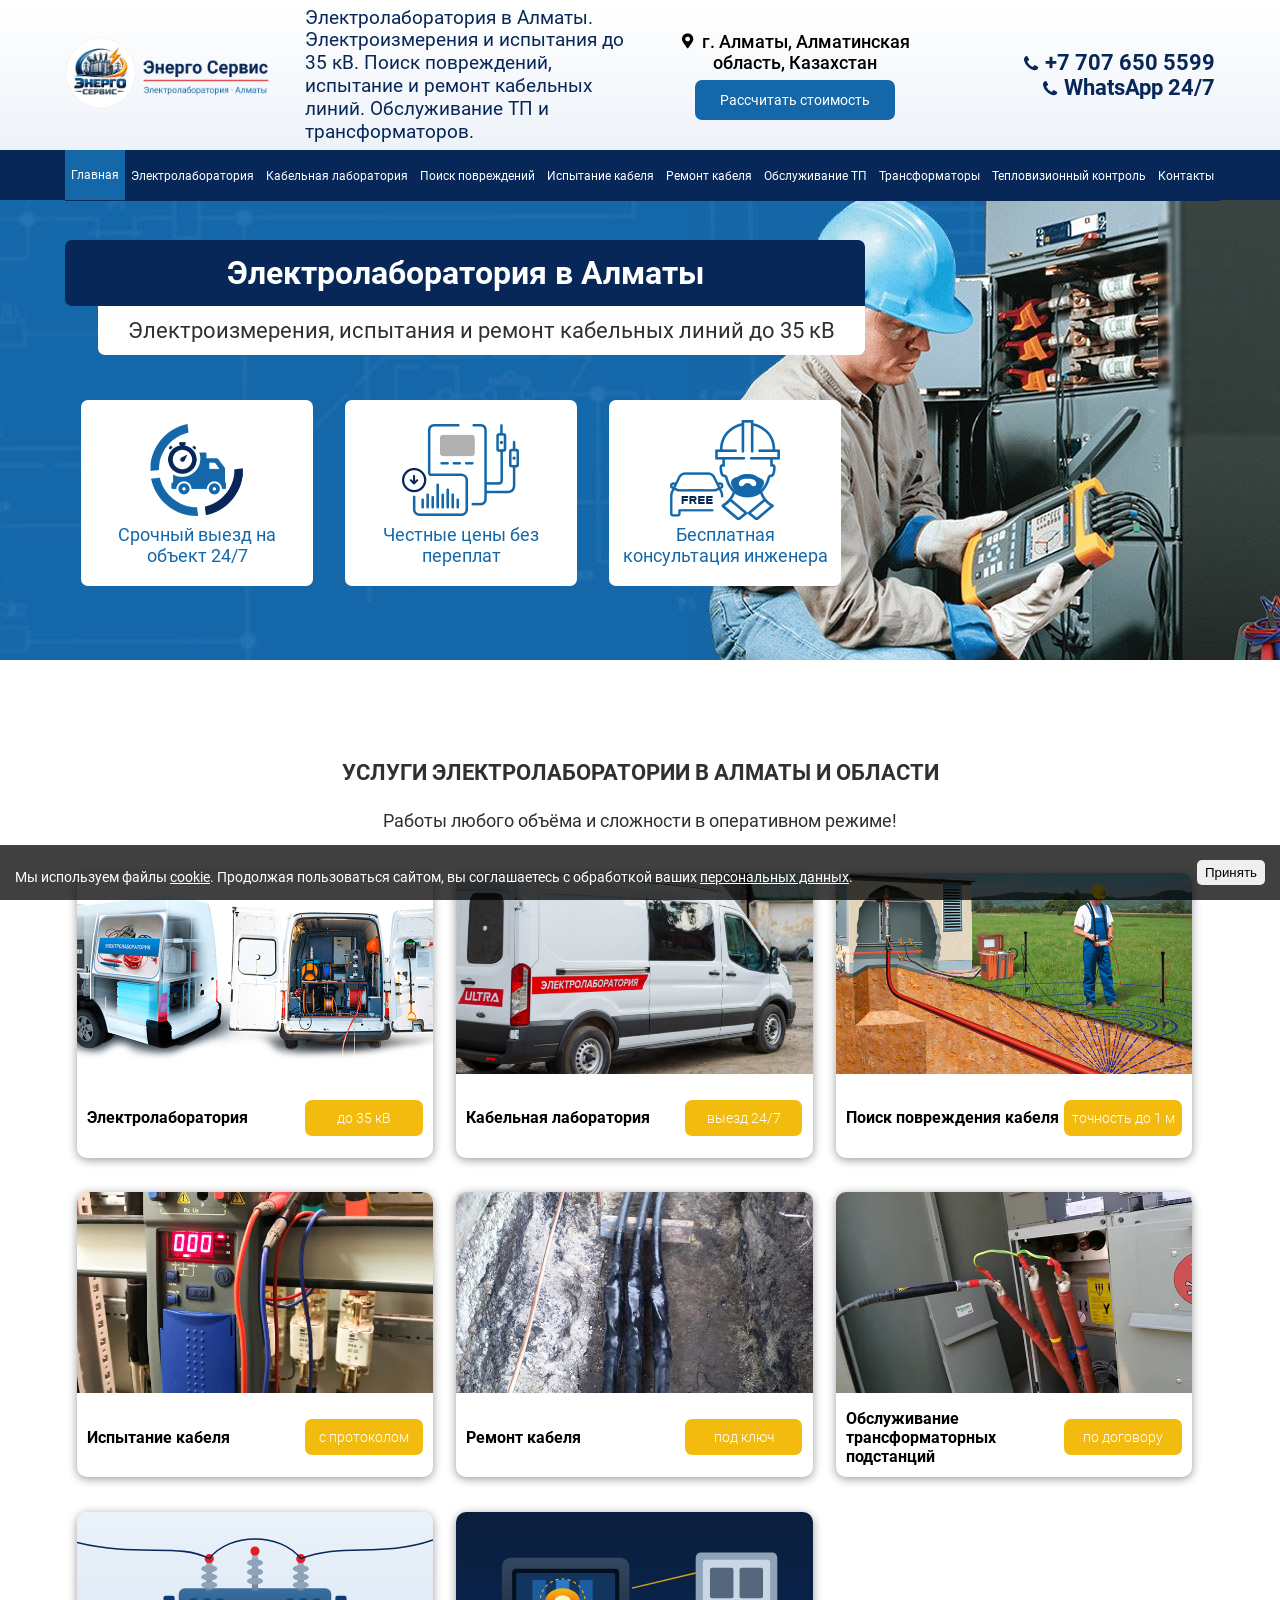
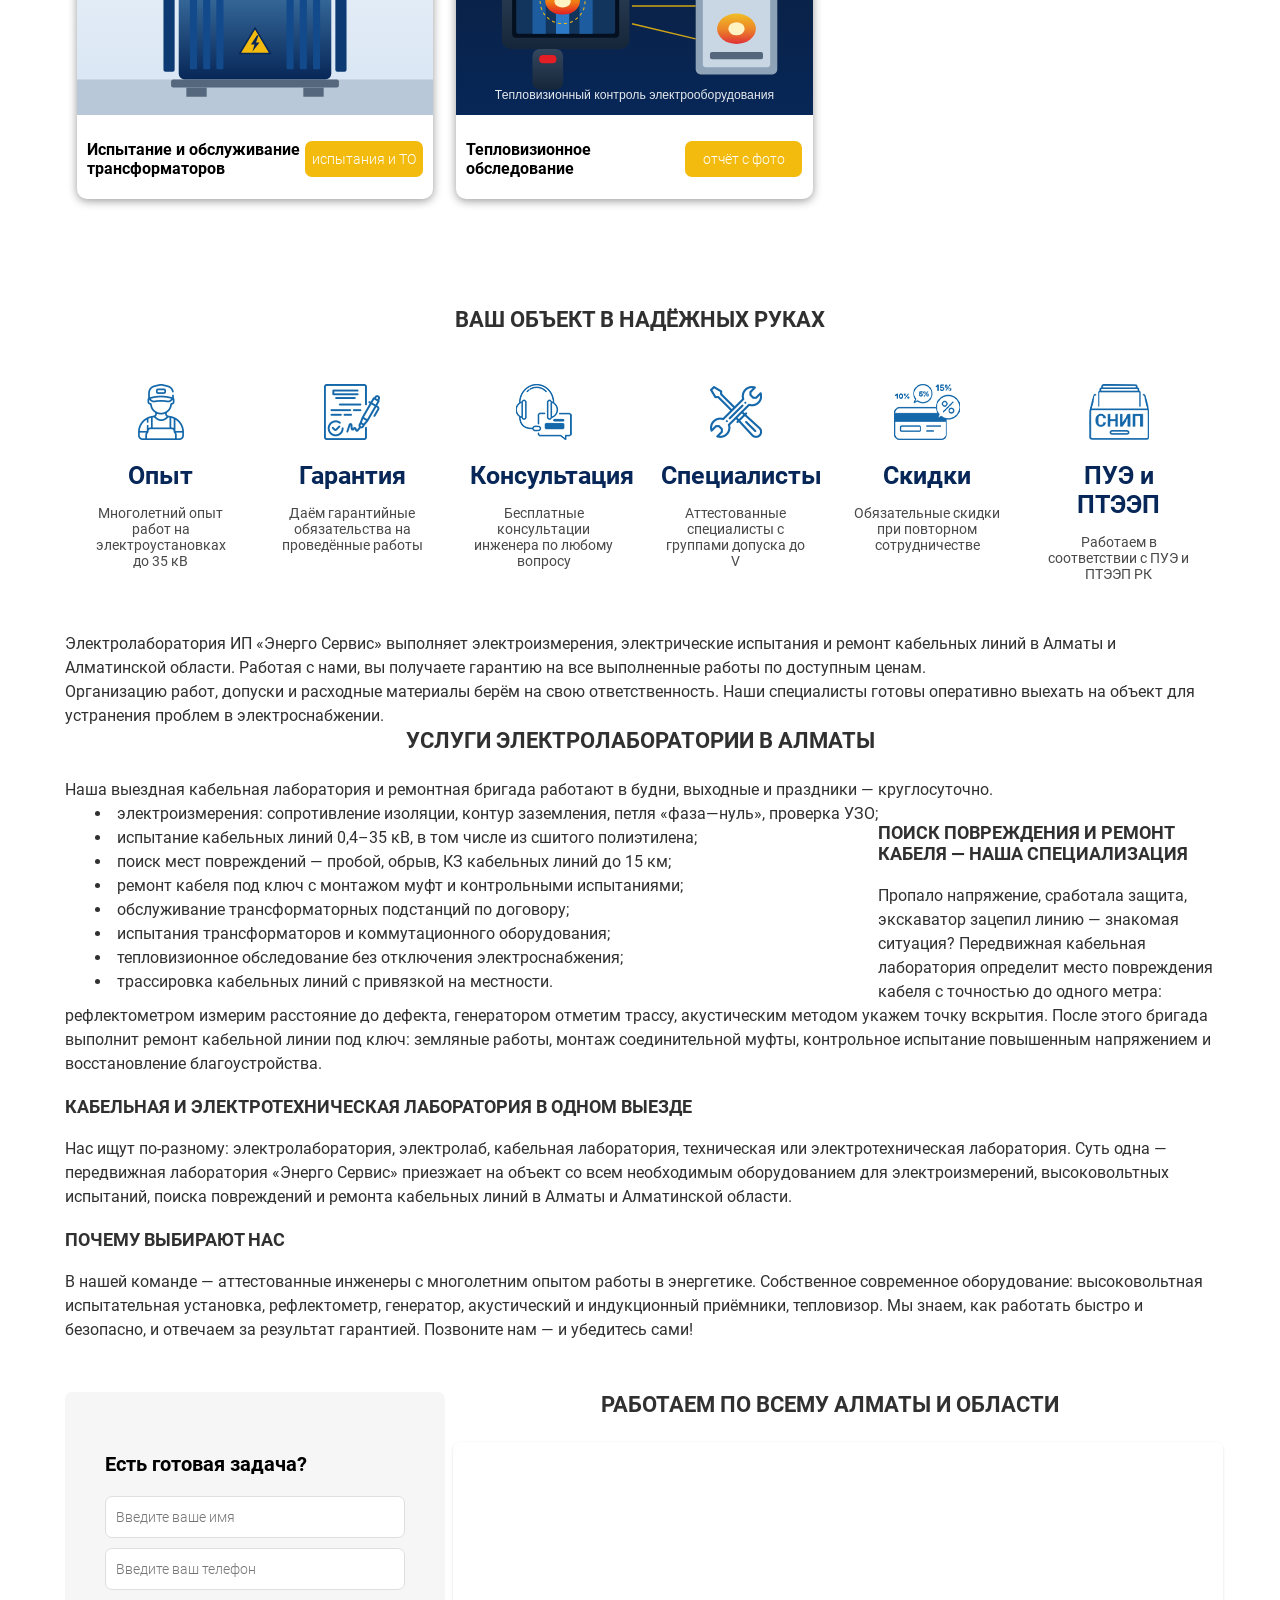
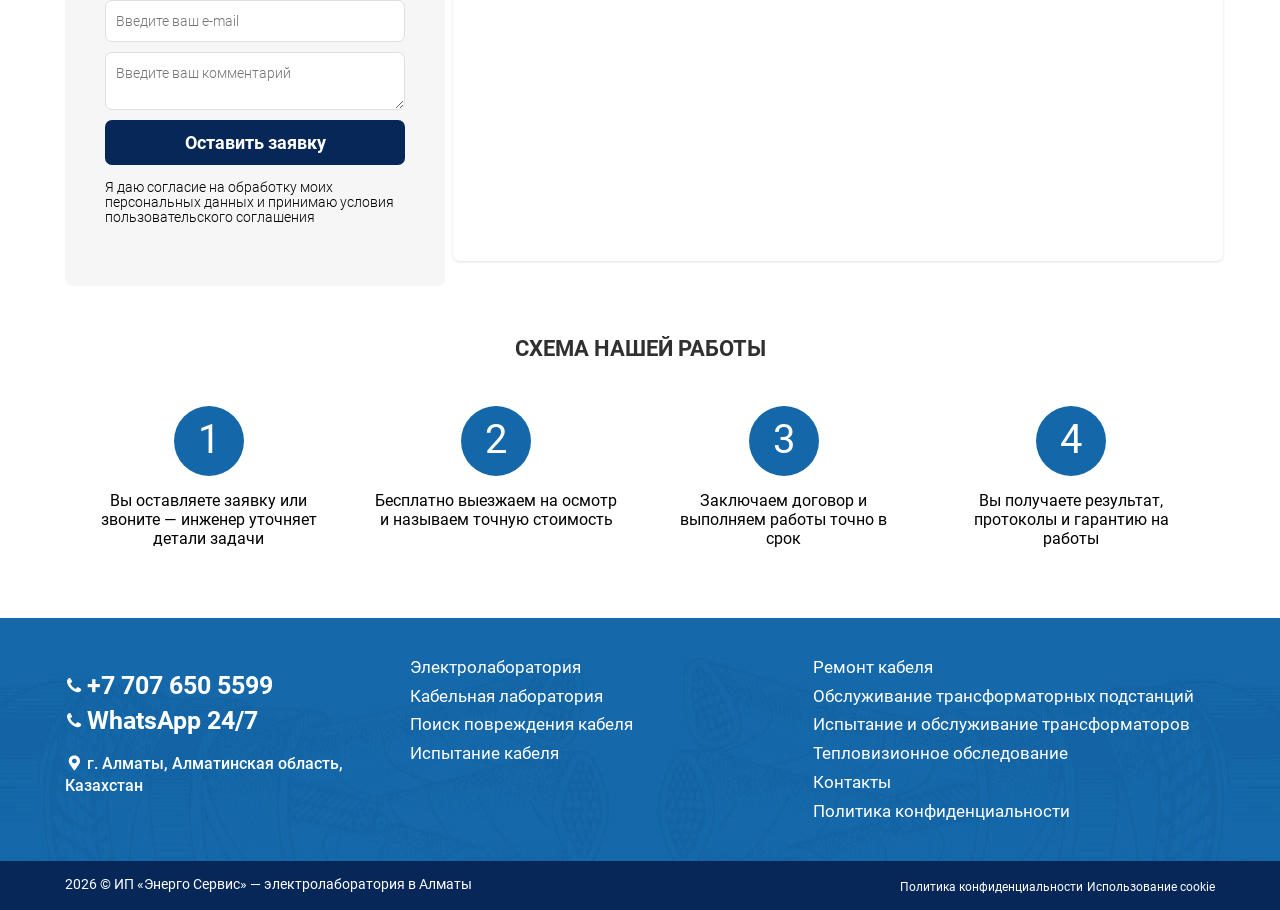
==== commit fa18e09d: "SEO: синонимы названий лаборатории (электролаб, кабельная, техническая) и удаление блока «Испытания " ====
--- a/index.html
+++ b/index.html
@@ -1,18 +1,18 @@
 <!DOCTYPE html>
 <html lang="ru-RU">
 	<head>
-		<title>Электролаборатория в Алматы — электроизмерения, испытание и ремонт кабеля | Энерго Сервис</title>
+		<title>Электролаборатория в Алматы — кабельная и электротехническая лаборатория | Энерго Сервис</title>
 		<meta http-equiv="Content-Type" content="text/html; charset=UTF-8" />
 <meta name="robots" content="index, follow" />
-<meta name="keywords" content="электролаборатория Алматы, электролаборатория, услуги электролаборатории Алматы, электроизмерения Алматы, электрические испытания Алматы, кабельная лаборатория Алматы, поиск повреждения кабеля Алматы, испытание кабеля Алматы, ремонт кабеля Алматы, обслуживание ТП Алматы" />
-<meta name="description" content="Электролаборатория «Энерго Сервис» в Алматы: электроизмерения, испытание кабельных линий до 35 кВ, поиск повреждений кабеля, ремонт кабеля, обслуживание ТП и трансформаторов, тепловизионное обследование. Выезд 24/7. ☎ +7 707 650 5599" />
-<link rel="canonical" href="https://aaituu.github.io/electrolabaratory/" />
+<meta name="keywords" content="электролаборатория Алматы, электролаборатория, электролаб, электро лаб, электр лаб, электро лаборатория, электролабаратория, кабельная лаборатория, кабельная лаборатория Алматы, кабельная лабаратория, техническая лаборатория, техническая лаборатория Алматы, техническая лабаратория, электротехническая лаборатория Алматы, лаборатория электроизмерений, услуги электролаборатории Алматы, электроизмерения Алматы, электрические испытания Алматы, поиск повреждения кабеля Алматы, испытание кабеля Алматы, ремонт кабеля Алматы, обслуживание ТП Алматы" />
+<meta name="description" content="Электролаборатория (электролаб) «Энерго Сервис» в Алматы — кабельная и электротехническая лаборатория: электроизмерения, испытание кабельных линий до 35 кВ, поиск повреждений и ремонт кабеля, обслуживание ТП и трансформаторов. Выезд 24/7. ☎ +7 707 650 5599" />
+<link rel="canonical" href="https://electrolabaratory.kz/" />
 <meta property="og:type" content="website" />
 <meta property="og:locale" content="ru_RU" />
-<meta property="og:title" content="Электролаборатория в Алматы — электроизмерения, испытание и ремонт кабеля | Энерго Сервис" />
-<meta property="og:description" content="Электролаборатория «Энерго Сервис» в Алматы: электроизмерения, испытание кабельных линий до 35 кВ, поиск повреждений кабеля, ремонт кабеля, обслуживание ТП и трансформаторов, тепловизионное обследование. Выезд 24/7. ☎ +7 707 650 5599" />
-<meta property="og:url" content="https://aaituu.github.io/electrolabaratory/" />
-<meta property="og:image" content="https://aaituu.github.io/electrolabaratory/assets/img/logo-round.png" />
+<meta property="og:title" content="Электролаборатория в Алматы — кабельная и электротехническая лаборатория | Энерго Сервис" />
+<meta property="og:description" content="Электролаборатория (электролаб) «Энерго Сервис» в Алматы — кабельная и электротехническая лаборатория: электроизмерения, испытание кабельных линий до 35 кВ, поиск повреждений и ремонт кабеля, обслуживание ТП и трансформаторов. Выезд 24/7. ☎ +7 707 650 5599" />
+<meta property="og:url" content="https://electrolabaratory.kz/" />
+<meta property="og:image" content="https://electrolabaratory.kz/assets/img/logo-round.png" />
 <link href="assets/css/main.css?v=2" type="text/css" data-template-style="true" rel="stylesheet" />
 		<link rel="icon" type="image/png" href="assets/img/favicon.png">
 		<link rel="apple-touch-icon" href="assets/img/apple-touch-icon.png">
@@ -23,8 +23,10 @@
   "@context": "https://schema.org",
   "@type": "LocalBusiness",
   "name": "ИП «Энерго Сервис» — электролаборатория в Алматы",
+  "alternateName": ["Электролаб", "Электро лаборатория", "Кабельная лаборатория Алматы", "Техническая лаборатория Алматы", "Электротехническая лаборатория"],
+  "description": "Электролаборатория, кабельная и электротехническая лаборатория в Алматы: электроизмерения, испытания до 35 кВ, поиск повреждений и ремонт кабеля, обслуживание ТП и трансформаторов.",
   "telephone": "+77076505599",
-  "url": "https://aaituu.github.io/electrolabaratory/",
+  "url": "https://electrolabaratory.kz/",
   "address": {"@type": "PostalAddress", "addressLocality": "Алматы", "addressRegion": "Алматинская область", "addressCountry": "KZ"},
   "areaServed": "Алматы и Алматинская область"
 }
@@ -223,9 +225,9 @@
 <p>
 	Пропало напряжение, сработала защита, экскаватор зацепил линию — знакомая ситуация? Передвижная кабельная лаборатория определит место повреждения кабеля с точностью до одного метра: рефлектометром измерим расстояние до дефекта, генератором отметим трассу, акустическим методом укажем точку вскрытия. После этого бригада выполнит ремонт кабельной линии под ключ: земляные работы, монтаж соединительной муфты, контрольное испытание повышенным напряжением и восстановление благоустройства.
 </p>
-<h3>Испытания с протоколами</h3>
+<h3>Кабельная и электротехническая лаборатория в одном выезде</h3>
 <p>
-	По результатам испытаний и измерений выдаём технический отчёт с протоколами установленного образца — их принимают энергоснабжающие организации и энергонадзор Республики Казахстан. Работаем по ПУЭ и ПТЭЭП.
+	Нас ищут по-разному: электролаборатория, электролаб, кабельная лаборатория, техническая или электротехническая лаборатория. Суть одна — передвижная лаборатория «Энерго Сервис» приезжает на объект со всем необходимым оборудованием для электроизмерений, высоковольтных испытаний, поиска повреждений и ремонта кабельных линий в Алматы и Алматинской области.
 </p>
 <h3>Почему выбирают нас</h3>
 <p>
